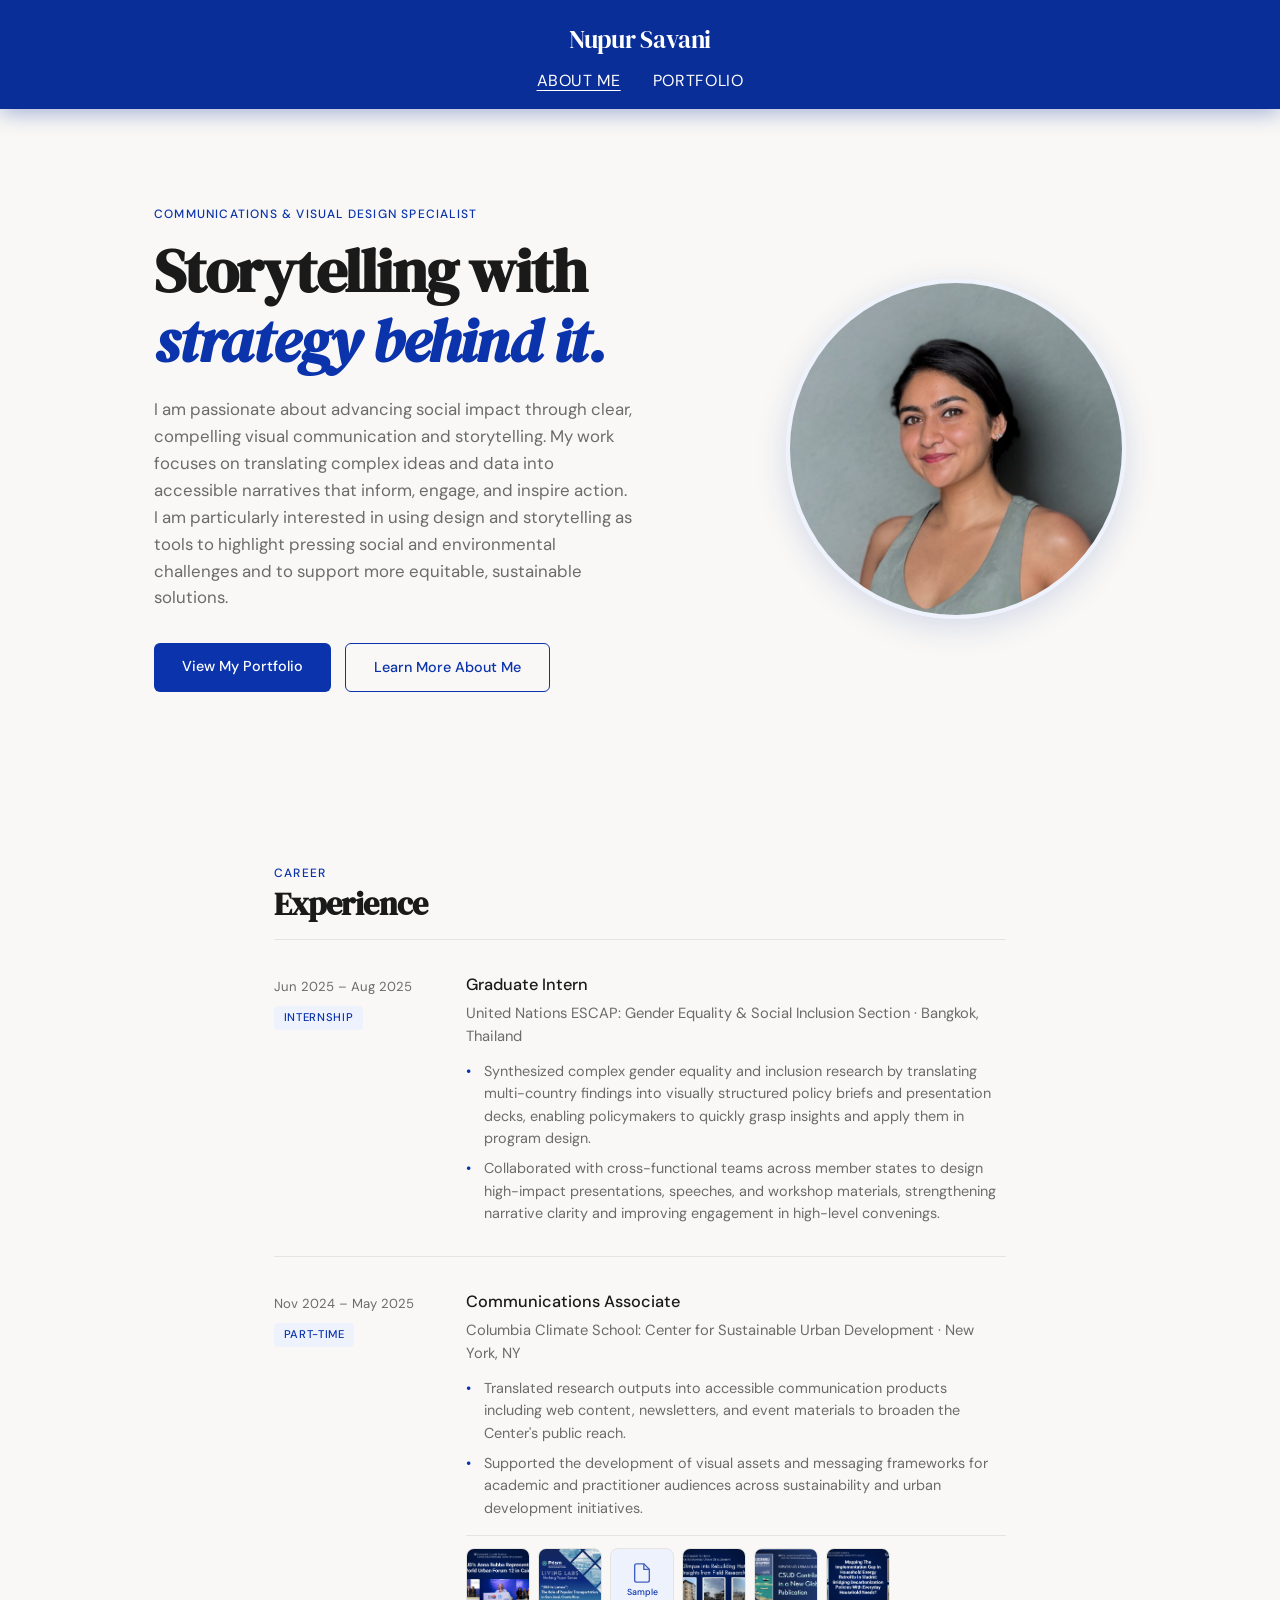
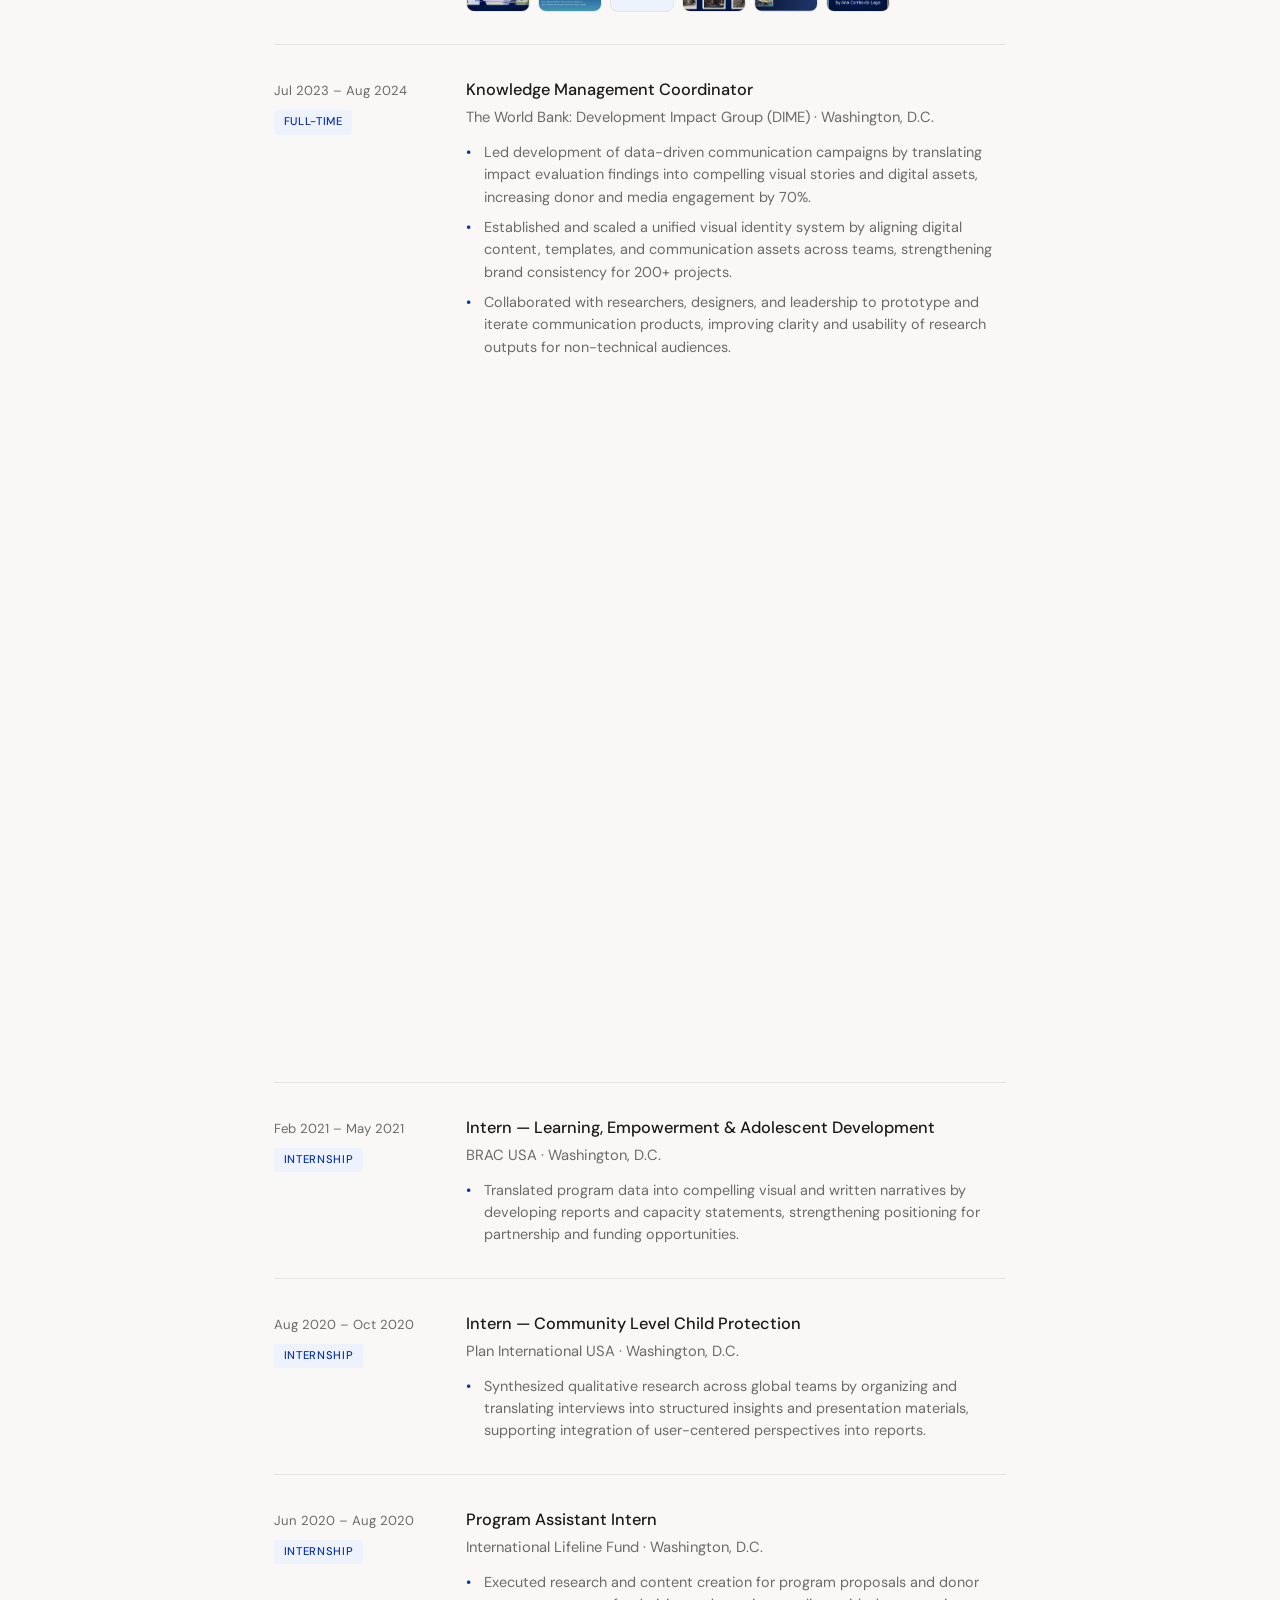
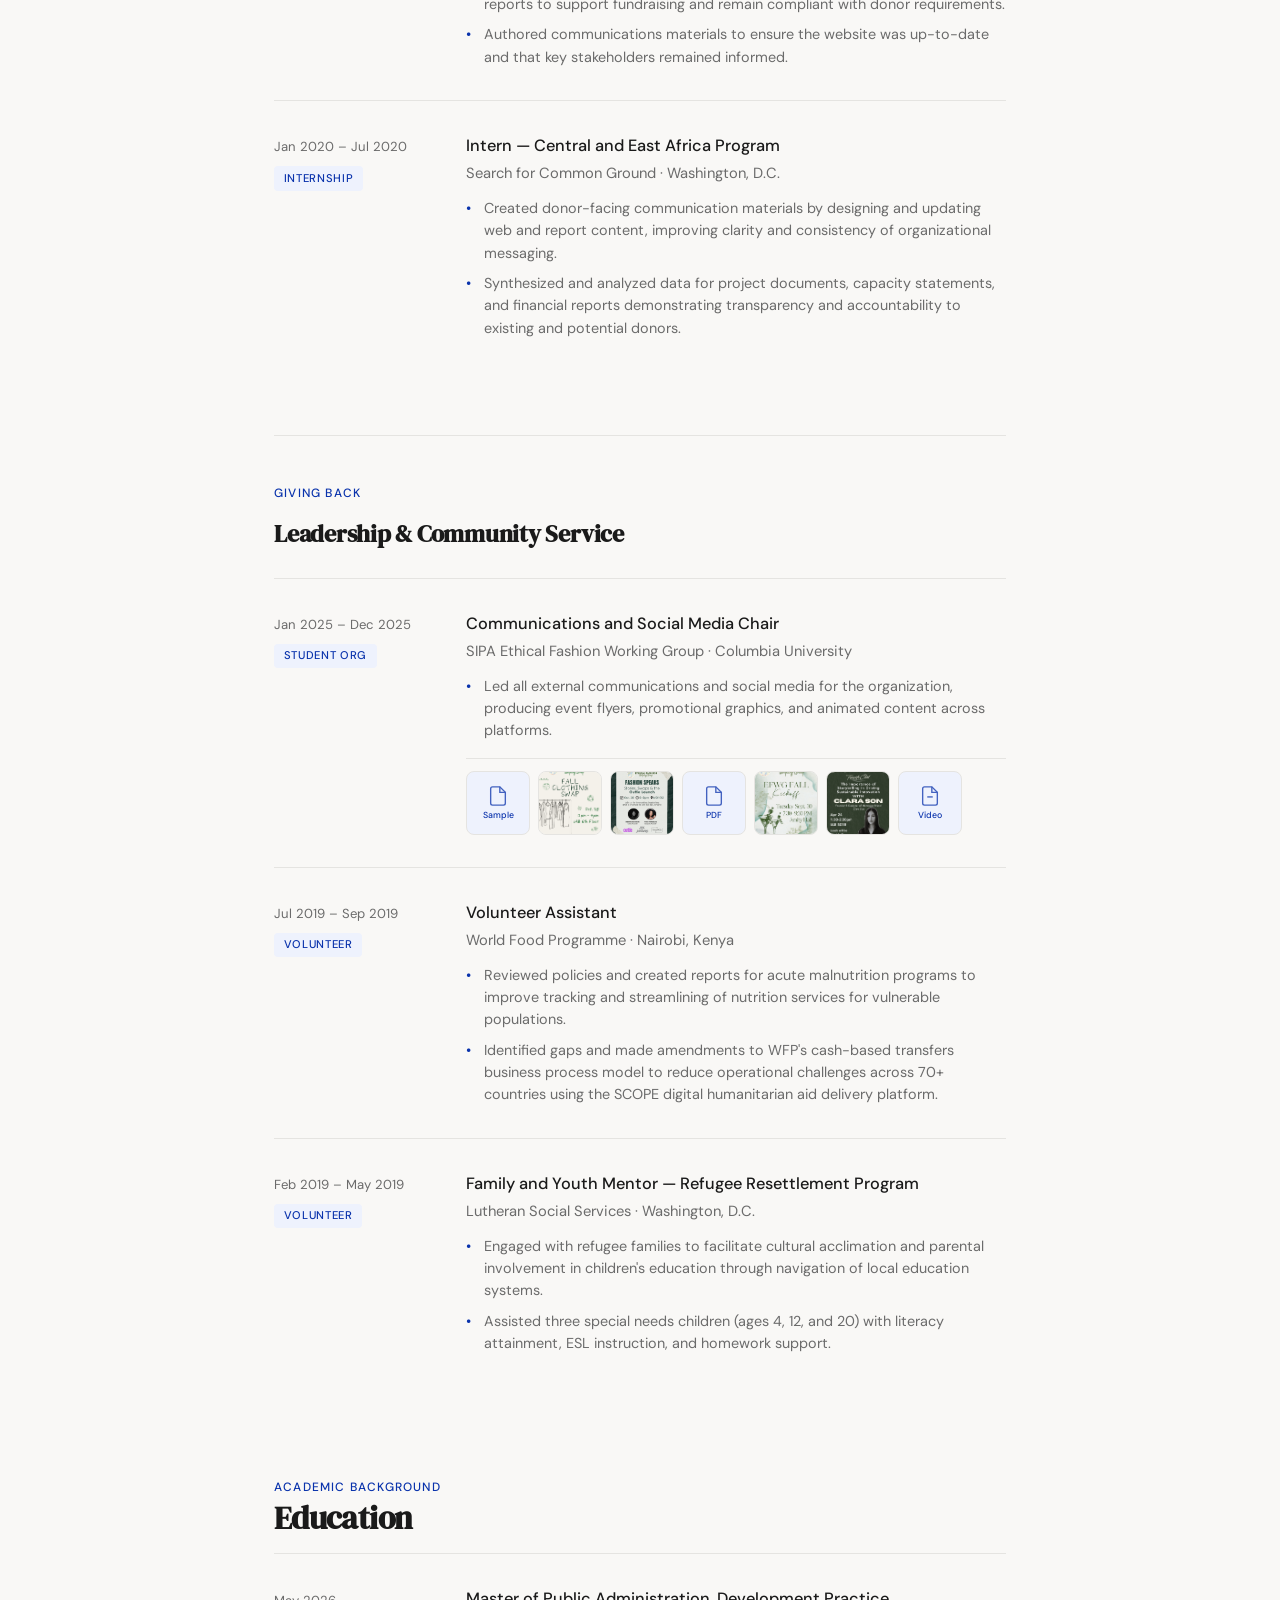
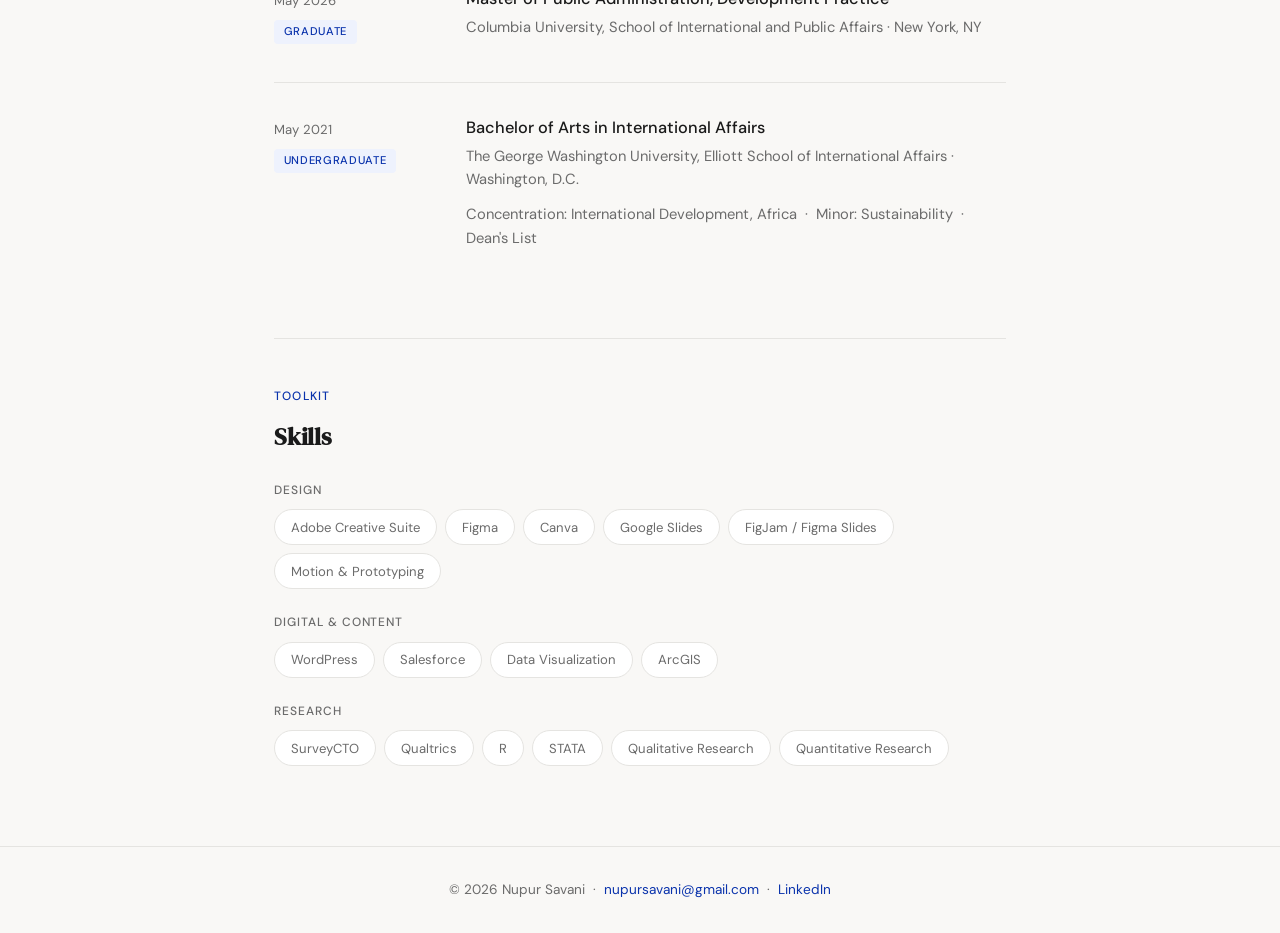
==== about-me.html @ e56cc164 "updates" ====
<!DOCTYPE html>
<html lang="en">
<head>
  <meta charset="UTF-8" />
  <meta name="viewport" content="width=device-width, initial-scale=1.0"/>
  <title>Nupur Savani</title>
  <link rel="stylesheet" href="style.css" />
  <link href="https://fonts.googleapis.com/css2?family=DM+Sans:wght@300;400;500&family=DM+Serif+Display&display=swap" rel="stylesheet"/>
  <style>

    /* ── Circular headshot ── */
    .hero-img img {
      width: 340px;
      height: 340px;
      border-radius: 50%;
      object-fit: cover;
      object-position: top center;
      border: 4px solid var(--accent-light);
      box-shadow: 0 8px 32px rgba(10,46,151,0.15);
    }
    .photo-placeholder {
      width: 280px;
      height: 280px;
      border-radius: 50%;
    }

    /* ── Larger nav text ── */
    .nav-logo { font-size: 1.55rem !important; }

    /* ── Two CTA buttons side by side ── */
    .hero-btns {
      display: flex;
      gap: 0.9rem;
      flex-wrap: wrap;
      margin-top: 0;
    }
    .btn-outline {
      display: inline-block;
      background: transparent;
      color: var(--accent);
      border: 1.5px solid var(--accent);
      padding: 0.75rem 1.75rem;
      border-radius: 6px;
      font-size: 0.9rem;
      font-weight: 500;
      cursor: pointer;
      transition: background 0.2s, color 0.2s, transform 0.2s;
      font-family: var(--font-body);
      text-decoration: none;
    }
    .btn-outline:hover {
      background: var(--accent);
      color: #fff;
      transform: translateY(-1px);
    }

    /* ── Sticky section labels ── */
    .sticky-section-label {
      position: sticky;
      top: 72px; /* height of nav */
      z-index: 50;
      background: rgba(249,248,246,0.97);
      backdrop-filter: blur(8px);
      padding: 0.75rem 0 0.6rem;
      margin-bottom: 0.5rem;
    }
    .sticky-section-label .eyebrow { margin-bottom: 0.2rem; }
    .sticky-section-label h2 {
      font-family: var(--font-display);
      font-size: clamp(1.6rem, 2.5vw, 2.2rem);
      letter-spacing: -0.02em;
      line-height: 1.1;
    }

    /* override the original .section-header so it doesn't add double margin */
    .section-header-replaced { margin-bottom: 1rem; }

    /* ── Work sample tiles ── */
    .work-samples-row {
      display: flex;
      flex-wrap: wrap;
      gap: 0.5rem;
      margin-top: 1rem;
      padding-top: 0.75rem;
      border-top: 1px solid var(--border);
    }
    .sample-tile {
      width: 64px;
      height: 64px;
      border-radius: 8px;
      overflow: hidden;
      cursor: pointer;
      border: 1.5px solid var(--border);
      background: var(--accent-light);
      flex-shrink: 0;
      transition: transform 0.18s, border-color 0.18s, box-shadow 0.18s;
      position: relative;
    }
    .sample-tile:hover {
      transform: translateY(-2px);
      border-color: var(--accent);
      box-shadow: 0 4px 12px rgba(10,46,151,0.18);
    }
    .sample-tile img,
    .sample-tile video {
      width: 100%; height: 100%;
      object-fit: cover;
      display: block;
    }
    .sample-tile .tile-pdf {
      width: 100%; height: 100%;
      display: flex; flex-direction: column;
      align-items: center; justify-content: center;
      gap: 3px;
    }
    .tile-pdf svg { width: 22px; height: 22px; color: var(--accent); opacity: 0.75; }
    .tile-pdf span { font-size: 0.55rem; color: var(--accent); font-weight: 500; text-align: center; line-height: 1.2; padding: 0 4px; }

    /* ── Lightbox (same pattern as portfolio) ── */
    .lb-overlay {
      display: none;
      position: fixed; inset: 0; z-index: 2000;
      background: rgba(10,18,40,0.82);
      backdrop-filter: blur(6px);
      align-items: center; justify-content: center;
    }
    .lb-overlay.open { display: flex; }

    .lb-box {
      background: var(--surface);
      border-radius: 16px;
      width: min(92vw, 860px);
      max-height: 90vh;
      display: flex;
      flex-direction: column;
      overflow: hidden;
      position: relative;
      box-shadow: 0 32px 80px rgba(10,18,40,0.4);
    }
    .lb-box-header {
      padding: 1.3rem 1.6rem 0.9rem;
      border-bottom: 1px solid var(--border);
      flex-shrink: 0;
    }
    .lb-box-org {
      font-size: 0.72rem; font-weight: 500; letter-spacing: 0.08em;
      text-transform: uppercase; color: var(--accent); margin-bottom: 0.25rem;
    }
    .lb-box-title {
      font-family: var(--font-display);
      font-size: 1.2rem; letter-spacing: -0.01em; margin-bottom: 0.6rem;
    }
    .lb-box-types { display: flex; flex-wrap: wrap; gap: 0.35rem; }
    .lb-type-tag {
      font-size: 0.71rem; font-weight: 500;
      background: var(--accent-light); color: var(--accent);
      padding: 0.2rem 0.65rem; border-radius: 100px;
      border: 1px solid rgba(10,46,151,0.15);
    }
    .lb-box-media {
      flex: 1; overflow-y: auto;
      display: flex; align-items: center; justify-content: center;
      background: #f0f1f5; min-height: 260px;
    }
    .lb-box-media iframe { width: 100%; height: 500px; border: none; display: block; }
    .lb-box-media img { max-width: 100%; max-height: 500px; object-fit: contain; display: block; }
    .lb-box-media video { max-width: 100%; max-height: 500px; display: block; }
    .lb-box-footer {
      padding: 0.85rem 1.6rem;
      border-top: 1px solid var(--border);
      display: flex; align-items: center; justify-content: space-between;
      flex-shrink: 0; gap: 1rem;
    }
    .lb-box-counter { font-size: 0.82rem; color: var(--ink-muted); white-space: nowrap; }
    .lb-box-nav { display: flex; gap: 0.5rem; }
    .lb-box-nav button {
      width: 34px; height: 34px; border-radius: 50%;
      border: 1px solid var(--border); background: transparent;
      cursor: pointer; display: flex; align-items: center; justify-content: center;
      color: var(--ink); transition: all 0.2s; font-size: 1rem;
    }
    .lb-box-nav button:hover { border-color: var(--accent); color: var(--accent); }
    .lb-box-nav button:disabled { opacity: 0.3; cursor: default; }
    .lb-box-item-name {
      font-size: 0.84rem; font-weight: 500; color: var(--ink);
      flex: 1; text-align: center;
    }
    .lb-box-close {
      position: absolute; top: 1rem; right: 1rem;
      width: 30px; height: 30px; border-radius: 50%;
      border: 1px solid var(--border); background: var(--surface);
      cursor: pointer; font-size: 0.95rem; display: flex;
      align-items: center; justify-content: center;
      color: var(--ink-muted); transition: all 0.2s; line-height: 1;
    }
    .lb-box-close:hover { border-color: var(--ink); color: var(--ink); }

  </style>
</head>
<body>

  <!-- NAV -->
 <nav class="nav">
  <a href="about-me.html" class="nav-logo">Nupur Savani</a>
  <div class="nav-links">
    <a href="about-me.html" class="active">About Me</a>
    <a href="portfolio.html">Portfolio</a>
  </div>
</nav>

  <!-- HERO -->
  <section class="hero">
    <div class="hero-text">
      <p class="eyebrow">Communications &amp; Visual Design Specialist</p>
      <h1>Storytelling with<br/><em>strategy behind it.</em></h1>
      <p class="hero-sub">I am passionate about advancing social impact through clear, compelling visual communication and storytelling. My work focuses on translating complex ideas and data into accessible narratives that inform, engage, and inspire action. I am particularly interested in using design and storytelling as tools to highlight pressing social and environmental challenges and to support more equitable, sustainable solutions.</p>
      <div class="hero-btns">
        <a href="portfolio.html" class="btn">View My Portfolio</a>
        <a href="#experience" class="btn-outline" id="learn-more-btn">Learn More About Me</a>
      </div>
    </div>
    <div class="hero-img">
      <img src="assets/images/headshot.png" alt="Nupur Savani" />
    </div>
  </section>

  <!-- EXPERIENCE -->
  <section class="resume-section" id="experience">

    <!-- STICKY LABEL -->
    <div class="sticky-section-label">
      <span class="eyebrow">Career</span>
      <h2>Experience</h2>
    </div>

    <div class="timeline">

      <!-- UN ESCAP -->
      <div class="timeline-item">
        <div class="timeline-meta">
          <span class="timeline-date">Jun 2025 – Aug 2025</span>
          <span class="timeline-tag">Internship</span>
        </div>
        <div class="timeline-content">
          <h3>Graduate Intern</h3>
          <p class="timeline-org">United Nations ESCAP: Gender Equality &amp; Social Inclusion Section · Bangkok, Thailand</p>
          <ul class="timeline-bullets">
            <li>Synthesized complex gender equality and inclusion research by translating multi-country findings into visually structured policy briefs and presentation decks, enabling policymakers to quickly grasp insights and apply them in program design.</li>
            <li>Collaborated with cross-functional teams across member states to design high-impact presentations, speeches, and workshop materials, strengthening narrative clarity and improving engagement in high-level convenings.</li>
          </ul>
        </div>
      </div>

      <!-- Columbia Climate School -->
      <div class="timeline-item">
        <div class="timeline-meta">
          <span class="timeline-date">Nov 2024 – May 2025</span>
          <span class="timeline-tag">Part-time</span>
        </div>
        <div class="timeline-content">
          <h3>Communications Associate</h3>
          <p class="timeline-org">Columbia Climate School: Center for Sustainable Urban Development · New York, NY</p>
          <ul class="timeline-bullets">
            <li>Translated research outputs into accessible communication products including web content, newsletters, and event materials to broaden the Center's public reach.</li>
            <li>Supported the development of visual assets and messaging frameworks for academic and practitioner audiences across sustainability and urban development initiatives.</li>
          </ul>
          <div class="work-samples-row"
               data-group="CSUD Media Content"
               data-org="Communications Associate · Columbia Climate School"
               data-items='[
                 {"name":"World Urban Forum Recap","file":"assets/samples/csud/wuf_cover.png","kind":"image","types":["Visual Design"]},
                 {"name":"Working Paper Series Cover","file":"assets/samples/csud/PRISM-working-paper.png","kind":"image","types":["Visual Design"]},
                 {"name":"Side Event Flyer","file":"assets/samples/csud/prism-side-event.png","kind":"image","types":["Visual Design"]},
                 {"name":"Blog Cover Photo","file":"assets/samples/csud/hatay-story.png","kind":"image","types":["Visual Design"]},
                 {"name":"CSUD Book Announcement","file":"assets/samples/csud/usd-book.png","kind":"image","types":["Visual Design"]},
                 {"name":"Lecture Recap","file":"assets/samples/csud/ana_gsapp_lecture.png","kind":"image","types":["Visual Design"]}
               ]'>
            <div class="sample-tile" data-index="0">
              <img src="assets/samples/csud/wuf_cover.png" alt="World Urban Forum Recap" onerror="this.parentElement.innerHTML='<div class=\'tile-pdf\'><svg viewBox=\'0 0 24 24\' fill=\'none\' stroke=\'currentColor\' stroke-width=\'1.5\'><path d=\'M14 2H6a2 2 0 00-2 2v16a2 2 0 002 2h12a2 2 0 002-2V8z\'/><polyline points=\'14 2 14 8 20 8\'/></svg><span>Sample</span></div>'"/>
            </div>
            <div class="sample-tile" data-index="1">
              <img src="assets/samples/csud/PRISM-working-paper.png" alt="Working Paper" onerror="this.parentElement.innerHTML='<div class=\'tile-pdf\'><svg viewBox=\'0 0 24 24\' fill=\'none\' stroke=\'currentColor\' stroke-width=\'1.5\'><path d=\'M14 2H6a2 2 0 00-2 2v16a2 2 0 002 2h12a2 2 0 002-2V8z\'/><polyline points=\'14 2 14 8 20 8\'/></svg><span>Sample</span></div>'"/>
            </div>
            <div class="sample-tile" data-index="2">
              <img src="assets/samples/csud/prism-side-event.png" alt="Side Event Flyer" onerror="this.parentElement.innerHTML='<div class=\'tile-pdf\'><svg viewBox=\'0 0 24 24\' fill=\'none\' stroke=\'currentColor\' stroke-width=\'1.5\'><path d=\'M14 2H6a2 2 0 00-2 2v16a2 2 0 002 2h12a2 2 0 002-2V8z\'/><polyline points=\'14 2 14 8 20 8\'/></svg><span>Sample</span></div>'"/>
            </div>
            <div class="sample-tile" data-index="3">
              <img src="assets/samples/csud/hatay-story.png" alt="Blog Cover" onerror="this.parentElement.innerHTML='<div class=\'tile-pdf\'><svg viewBox=\'0 0 24 24\' fill=\'none\' stroke=\'currentColor\' stroke-width=\'1.5\'><path d=\'M14 2H6a2 2 0 00-2 2v16a2 2 0 002 2h12a2 2 0 002-2V8z\'/><polyline points=\'14 2 14 8 20 8\'/></svg><span>Sample</span></div>'"/>
            </div>
            <div class="sample-tile" data-index="4">
              <img src="assets/samples/csud/usd-book.png" alt="Book Announcement" onerror="this.parentElement.innerHTML='<div class=\'tile-pdf\'><svg viewBox=\'0 0 24 24\' fill=\'none\' stroke=\'currentColor\' stroke-width=\'1.5\'><path d=\'M14 2H6a2 2 0 00-2 2v16a2 2 0 002 2h12a2 2 0 002-2V8z\'/><polyline points=\'14 2 14 8 20 8\'/></svg><span>Sample</span></div>'"/>
            </div>
            <div class="sample-tile" data-index="5">
              <img src="assets/samples/csud/ana_gsapp_lecture.png" alt="Lecture Recap" onerror="this.parentElement.innerHTML='<div class=\'tile-pdf\'><svg viewBox=\'0 0 24 24\' fill=\'none\' stroke=\'currentColor\' stroke-width=\'1.5\'><path d=\'M14 2H6a2 2 0 00-2 2v16a2 2 0 002 2h12a2 2 0 002-2V8z\'/><polyline points=\'14 2 14 8 20 8\'/></svg><span>Sample</span></div>'"/>
            </div>
          </div>
        </div>
      </div>

      <!-- World Bank KM Coordinator -->
      <div class="timeline-item">
        <div class="timeline-meta">
          <span class="timeline-date">Jul 2023 – Aug 2024</span>
          <span class="timeline-tag">Full-time</span>
        </div>
        <div class="timeline-content">
          <h3>Knowledge Management Coordinator</h3>
          <p class="timeline-org">The World Bank: Development Impact Group (DIME) · Washington, D.C.</p>
          <ul class="timeline-bullets">
            <li>Led development of data-driven communication campaigns by translating impact evaluation findings into compelling visual stories and digital assets, increasing donor and media engagement by 70%.</li>
            <li>Established and scaled a unified visual identity system by aligning digital content, templates, and communication assets across teams, strengthening brand consistency for 200+ projects.</li>
            <li>Collaborated with researchers, designers, and leadership to prototype and iterate communication products, improving clarity and usability of research outputs for non-technical audiences.</li>
          </ul>
        </div>
      </div>

      <!-- World Bank Program Coordinator -->
      <div class="timeline-item">
        <div class="timeline-meta">
          <span class="timeline-date">Sep 2022 – Jun 2023</span>
          <span class="timeline-tag">Full-time</span>
        </div>
        <div class="timeline-content">
          <h3>Program Coordinator</h3>
          <p class="timeline-org">The World Bank: Development Impact Group (DIME) · Washington, D.C.</p>
          <ul class="timeline-bullets">
            <li>Redesigned department-wide communications by improving layout, hierarchy, and visual clarity across materials, enhancing engagement across a 40,000+ stakeholder network.</li>
            <li>Led the design and launch of a multi-conference website by structuring user flows and content architecture, improving attendee experience and navigation across 9 global events.</li>
            <li>Developed a comprehensive brand and style guide to standardize visual and narrative communication, enabling consistent storytelling across 235+ projects.</li>
          </ul>
        </div>
      </div>

      <!-- World Bank Program Assistant -->
      <div class="timeline-item">
        <div class="timeline-meta">
          <span class="timeline-date">Jul 2021 – Aug 2022</span>
          <span class="timeline-tag">Full-time</span>
        </div>
        <div class="timeline-content">
          <h3>Program Assistant — DIME Analytics &amp; Knowledge Management</h3>
          <p class="timeline-org">The World Bank: Development Impact Group (DIME) · Washington, D.C.</p>
          <ul class="timeline-bullets">
            <li>Designed and produced newsletters and reports by structuring content into clear visual formats and layouts, improving internal knowledge sharing and readability.</li>
            <li>Created engaging course materials and learning experiences by combining visual design and content development, supporting training delivery for 1,000+ participants.</li>
            <li>Managed engaging courses by coordinating with presenters, communicating with participants, and creating impactful course content to facilitate knowledge sharing on impact evaluation methods.</li>
          </ul>
        </div>
      </div>

      <!-- BRAC -->
      <div class="timeline-item">
        <div class="timeline-meta">
          <span class="timeline-date">Feb 2021 – May 2021</span>
          <span class="timeline-tag">Internship</span>
        </div>
        <div class="timeline-content">
          <h3>Intern — Learning, Empowerment &amp; Adolescent Development</h3>
          <p class="timeline-org">BRAC USA · Washington, D.C.</p>
          <ul class="timeline-bullets">
            <li>Translated program data into compelling visual and written narratives by developing reports and capacity statements, strengthening positioning for partnership and funding opportunities.</li>
          </ul>
        </div>
      </div>

      <!-- Plan International -->
      <div class="timeline-item">
        <div class="timeline-meta">
          <span class="timeline-date">Aug 2020 – Oct 2020</span>
          <span class="timeline-tag">Internship</span>
        </div>
        <div class="timeline-content">
          <h3>Intern — Community Level Child Protection</h3>
          <p class="timeline-org">Plan International USA · Washington, D.C.</p>
          <ul class="timeline-bullets">
            <li>Synthesized qualitative research across global teams by organizing and translating interviews into structured insights and presentation materials, supporting integration of user-centered perspectives into reports.</li>
          </ul>
        </div>
      </div>

      <!-- ILF -->
      <div class="timeline-item">
        <div class="timeline-meta">
          <span class="timeline-date">Jun 2020 – Aug 2020</span>
          <span class="timeline-tag">Internship</span>
        </div>
        <div class="timeline-content">
          <h3>Program Assistant Intern</h3>
          <p class="timeline-org">International Lifeline Fund · Washington, D.C.</p>
          <ul class="timeline-bullets">
            <li>Executed research and content creation for program proposals and donor reports to support fundraising and remain compliant with donor requirements.</li>
            <li>Authored communications materials to ensure the website was up-to-date and that key stakeholders remained informed.</li>
          </ul>
        </div>
      </div>

      <!-- Search for Common Ground -->
      <div class="timeline-item">
        <div class="timeline-meta">
          <span class="timeline-date">Jan 2020 – Jul 2020</span>
          <span class="timeline-tag">Internship</span>
        </div>
        <div class="timeline-content">
          <h3>Intern — Central and East Africa Program</h3>
          <p class="timeline-org">Search for Common Ground · Washington, D.C.</p>
          <ul class="timeline-bullets">
            <li>Created donor-facing communication materials by designing and updating web and report content, improving clarity and consistency of organizational messaging.</li>
            <li>Synthesized and analyzed data for project documents, capacity statements, and financial reports demonstrating transparency and accountability to existing and potential donors.</li>
          </ul>
        </div>
      </div>

    </div><!-- /timeline -->

    <!-- LEADERSHIP & COMMUNITY SERVICE -->
    <div class="subsection-header">
      <span class="eyebrow">Giving Back</span>
      <h3>Leadership &amp; Community Service</h3>
    </div>

    <div class="timeline">

      <!-- EFWG -->
      <div class="timeline-item">
        <div class="timeline-meta">
          <span class="timeline-date">Jan 2025 – Dec 2025</span>
          <span class="timeline-tag">Student Org</span>
        </div>
        <div class="timeline-content">
          <h3>Communications and Social Media Chair</h3>
          <p class="timeline-org">SIPA Ethical Fashion Working Group · Columbia University</p>
          <ul class="timeline-bullets">
            <li>Led all external communications and social media for the organization, producing event flyers, promotional graphics, and animated content across platforms.</li>
          </ul>
          <div class="work-samples-row"
               data-group="EFWG Social Media Content"
               data-org="Communications and Social Media Chair · Ethical Fashion Working Group"
               data-items='[
                 {"name":"Upcycling Workshop Flyer","file":"assets/samples/efwg/efwg-barnard-upcylcing-workshop.png","kind":"image","types":["Visual Design","Social Media Content"]},
                 {"name":"Fall Clothing Swap Flyer","file":"assets/samples/efwg/fall_clothing_swap.png","kind":"image","types":["Visual Design","Social Media Content"]},
                 {"name":"Fashion Speaker Panel Flyer","file":"assets/samples/efwg/fashion_speaks_panel.png","kind":"image","types":["Visual Design","Social Media Content"]},
                 {"name":"Fall Clothing Drive Flyer","file":"assets/samples/efwg/efwg-fall-clothing drive.pdf","kind":"pdf","types":["Visual Design","Social Media Content"]},
                 {"name":"Fall Social Flyer","file":"assets/samples/efwg/efwg-25-cw-social.png","kind":"image","types":["Visual Design","Social Media Content"]},
                 {"name":"Fireside Chat Flyer","file":"assets/samples/efwg/efwg-fireside-chat.png","kind":"image","types":["Visual Design","Social Media Content"]},
                 {"name":"Spring Social Animated Flyer","file":"assets/samples/efwg/efwg-social-animated-flyer.mp4","kind":"video","types":["Visual Design","Social Media Content"]}
               ]'>
            <div class="sample-tile" data-index="0">
              <img src="assets/samples/efwg/efwg-barnard-upcylcing-workshop.png" alt="Upcycling Workshop" onerror="this.parentElement.innerHTML='<div class=\'tile-pdf\'><svg viewBox=\'0 0 24 24\' fill=\'none\' stroke=\'currentColor\' stroke-width=\'1.5\'><path d=\'M14 2H6a2 2 0 00-2 2v16a2 2 0 002 2h12a2 2 0 002-2V8z\'/><polyline points=\'14 2 14 8 20 8\'/></svg><span>Sample</span></div>'"/>
            </div>
            <div class="sample-tile" data-index="1">
              <img src="assets/samples/efwg/fall_clothing_swap.png" alt="Clothing Swap" onerror="this.parentElement.innerHTML='<div class=\'tile-pdf\'><svg viewBox=\'0 0 24 24\' fill=\'none\' stroke=\'currentColor\' stroke-width=\'1.5\'><path d=\'M14 2H6a2 2 0 00-2 2v16a2 2 0 002 2h12a2 2 0 002-2V8z\'/><polyline points=\'14 2 14 8 20 8\'/></svg><span>Sample</span></div>'"/>
            </div>
            <div class="sample-tile" data-index="2">
              <img src="assets/samples/efwg/fashion_speaks_panel.png" alt="Fashion Panel" onerror="this.parentElement.innerHTML='<div class=\'tile-pdf\'><svg viewBox=\'0 0 24 24\' fill=\'none\' stroke=\'currentColor\' stroke-width=\'1.5\'><path d=\'M14 2H6a2 2 0 00-2 2v16a2 2 0 002 2h12a2 2 0 002-2V8z\'/><polyline points=\'14 2 14 8 20 8\'/></svg><span>Sample</span></div>'"/>
            </div>
            <div class="sample-tile" data-index="3">
              <div class="tile-pdf">
                <svg viewBox="0 0 24 24" fill="none" stroke="currentColor" stroke-width="1.5"><path d="M14 2H6a2 2 0 00-2 2v16a2 2 0 002 2h12a2 2 0 002-2V8z"/><polyline points="14 2 14 8 20 8"/></svg>
                <span>PDF</span>
              </div>
            </div>
            <div class="sample-tile" data-index="4">
              <img src="assets/samples/efwg/efwg-25-cw-social.png" alt="Fall Social" onerror="this.parentElement.innerHTML='<div class=\'tile-pdf\'><svg viewBox=\'0 0 24 24\' fill=\'none\' stroke=\'currentColor\' stroke-width=\'1.5\'><path d=\'M14 2H6a2 2 0 00-2 2v16a2 2 0 002 2h12a2 2 0 002-2V8z\'/><polyline points=\'14 2 14 8 20 8\'/></svg><span>Sample</span></div>'"/>
            </div>
            <div class="sample-tile" data-index="5">
              <img src="assets/samples/efwg/efwg-fireside-chat.png" alt="Fireside Chat" onerror="this.parentElement.innerHTML='<div class=\'tile-pdf\'><svg viewBox=\'0 0 24 24\' fill=\'none\' stroke=\'currentColor\' stroke-width=\'1.5\'><path d=\'M14 2H6a2 2 0 00-2 2v16a2 2 0 002 2h12a2 2 0 002-2V8z\'/><polyline points=\'14 2 14 8 20 8\'/></svg><span>Sample</span></div>'"/>
            </div>
            <div class="sample-tile" data-index="6">
              <div class="tile-pdf">
                <svg viewBox="0 0 24 24" fill="none" stroke="currentColor" stroke-width="1.5"><path d="M14 2H6a2 2 0 00-2 2v16a2 2 0 002 2h12a2 2 0 002-2V8z"/><polyline points="14 2 14 8 20 8"/><line x1="9" y1="13" x2="15" y2="13"/></svg>
                <span>Video</span>
              </div>
            </div>
          </div>
        </div>
      </div>

      <!-- WFP -->
      <div class="timeline-item">
        <div class="timeline-meta">
          <span class="timeline-date">Jul 2019 – Sep 2019</span>
          <span class="timeline-tag">Volunteer</span>
        </div>
        <div class="timeline-content">
          <h3>Volunteer Assistant</h3>
          <p class="timeline-org">World Food Programme · Nairobi, Kenya</p>
          <ul class="timeline-bullets">
            <li>Reviewed policies and created reports for acute malnutrition programs to improve tracking and streamlining of nutrition services for vulnerable populations.</li>
            <li>Identified gaps and made amendments to WFP's cash-based transfers business process model to reduce operational challenges across 70+ countries using the SCOPE digital humanitarian aid delivery platform.</li>
          </ul>
        </div>
      </div>

      <!-- Lutheran -->
      <div class="timeline-item">
        <div class="timeline-meta">
          <span class="timeline-date">Feb 2019 – May 2019</span>
          <span class="timeline-tag">Volunteer</span>
        </div>
        <div class="timeline-content">
          <h3>Family and Youth Mentor — Refugee Resettlement Program</h3>
          <p class="timeline-org">Lutheran Social Services · Washington, D.C.</p>
          <ul class="timeline-bullets">
            <li>Engaged with refugee families to facilitate cultural acclimation and parental involvement in children's education through navigation of local education systems.</li>
            <li>Assisted three special needs children (ages 4, 12, and 20) with literacy attainment, ESL instruction, and homework support.</li>
          </ul>
        </div>
      </div>

    </div>
  </section>

  <!-- EDUCATION -->
  <section class="resume-section" id="education">

    <!-- STICKY LABEL -->
    <div class="sticky-section-label">
      <span class="eyebrow">Academic Background</span>
      <h2>Education</h2>
    </div>

    <div class="timeline">

      <div class="timeline-item">
        <div class="timeline-meta">
          <span class="timeline-date">May 2026</span>
          <span class="timeline-tag">Graduate</span>
        </div>
        <div class="timeline-content">
          <h3>Master of Public Administration, Development Practice</h3>
          <p class="timeline-org">Columbia University, School of International and Public Affairs · New York, NY</p>
        </div>
      </div>

      <div class="timeline-item">
        <div class="timeline-meta">
          <span class="timeline-date">May 2021</span>
          <span class="timeline-tag">Undergraduate</span>
        </div>
        <div class="timeline-content">
          <h3>Bachelor of Arts in International Affairs</h3>
          <p class="timeline-org">The George Washington University, Elliott School of International Affairs · Washington, D.C.</p>
          <p class="timeline-detail">Concentration: International Development, Africa &nbsp;·&nbsp; Minor: Sustainability &nbsp;·&nbsp; Dean's List</p>
        </div>
      </div>

    </div>

    <!-- SKILLS -->
    <div class="subsection-header" style="margin-top: 3.5rem;">
      <span class="eyebrow">Toolkit</span>
      <h3>Skills</h3>
    </div>

    <div class="skills-categories">
      <div class="skills-group">
        <p class="skills-group-label">Design</p>
        <div class="skills-row">
          <div class="skill-chip">Adobe Creative Suite</div>
          <div class="skill-chip">Figma</div>
          <div class="skill-chip">Canva</div>
          <div class="skill-chip">Google Slides</div>
          <div class="skill-chip">FigJam / Figma Slides</div>
          <div class="skill-chip">Motion &amp; Prototyping</div>
        </div>
      </div>
      <div class="skills-group">
        <p class="skills-group-label">Digital &amp; Content</p>
        <div class="skills-row">
          <div class="skill-chip">WordPress</div>
          <div class="skill-chip">Salesforce</div>
          <div class="skill-chip">Data Visualization</div>
          <div class="skill-chip">ArcGIS</div>
        </div>
      </div>
      <div class="skills-group">
        <p class="skills-group-label">Research</p>
        <div class="skills-row">
          <div class="skill-chip">SurveyCTO</div>
          <div class="skill-chip">Qualtrics</div>
          <div class="skill-chip">R</div>
          <div class="skill-chip">STATA</div>
          <div class="skill-chip">Qualitative Research</div>
          <div class="skill-chip">Quantitative Research</div>
        </div>
      </div>
    </div>

  </section>

  <!-- FOOTER -->
  <footer class="footer">
    <p>© 2026 Nupur Savani &nbsp;·&nbsp; <a href="mailto:nupursavani@gmail.com">nupursavani@gmail.com</a> &nbsp;·&nbsp; <a href="https://linkedin.com/in/nupursavani" target="_blank">LinkedIn</a></p>
  </footer>

  <!-- LIGHTBOX -->
  <div class="lb-overlay" id="lb-overlay">
    <div class="lb-box">
      <button class="lb-box-close" id="lb-close">✕</button>
      <div class="lb-box-header">
        <p class="lb-box-org" id="lb-org"></p>
        <h2 class="lb-box-title" id="lb-title"></h2>
        <div class="lb-box-types" id="lb-types"></div>
      </div>
      <div class="lb-box-media" id="lb-media"></div>
      <div class="lb-box-footer">
        <div class="lb-box-nav">
          <button id="lb-prev">←</button>
          <button id="lb-next">→</button>
        </div>
        <span class="lb-box-item-name" id="lb-item-name"></span>
        <span class="lb-box-counter" id="lb-counter"></span>
      </div>
    </div>
  </div>

  <script src="script.js"></script>
  <script>
    // ── Smooth scroll for "Learn More About Me" ──
    document.getElementById('learn-more-btn').addEventListener('click', function(e) {
      e.preventDefault();
      document.getElementById('experience').scrollIntoView({ behavior: 'smooth' });
    });

    // ── Lightbox logic ──
    const overlay = document.getElementById('lb-overlay');
    const lbOrg = document.getElementById('lb-org');
    const lbTitle = document.getElementById('lb-title');
    const lbTypes = document.getElementById('lb-types');
    const lbMedia = document.getElementById('lb-media');
    const lbItemName = document.getElementById('lb-item-name');
    const lbCounter = document.getElementById('lb-counter');
    const lbPrev = document.getElementById('lb-prev');
    const lbNext = document.getElementById('lb-next');
    const lbClose = document.getElementById('lb-close');

    let currentItems = [];
    let currentIndex = 0;

    function renderLbItem(index) {
      const item = currentItems[index];
      lbItemName.textContent = item.name;
      lbCounter.textContent = `${index + 1} / ${currentItems.length}`;
      lbPrev.disabled = index === 0;
      lbNext.disabled = index === currentItems.length - 1;

      lbTypes.innerHTML = item.types.map(t =>
        `<span class="lb-type-tag">${t}</span>`
      ).join('');

      lbMedia.innerHTML = '';
      if (item.kind === 'pdf') {
        const iframe = document.createElement('iframe');
        iframe.src = item.file;
        iframe.title = item.name;
        lbMedia.appendChild(iframe);
      } else if (item.kind === 'image') {
        const img = document.createElement('img');
        img.src = item.file;
        img.alt = item.name;
        lbMedia.appendChild(img);
      } else if (item.kind === 'video') {
        const vid = document.createElement('video');
        vid.src = item.file;
        vid.controls = true;
        lbMedia.appendChild(vid);
      }
    }

    function openLightbox(row, startIndex) {
      currentItems = JSON.parse(row.dataset.items);
      currentIndex = startIndex;
      lbOrg.textContent = row.dataset.org;
      lbTitle.textContent = row.dataset.group;
      renderLbItem(currentIndex);
      overlay.classList.add('open');
      document.body.style.overflow = 'hidden';
    }

    function closeLightbox() {
      overlay.classList.remove('open');
      document.body.style.overflow = '';
      lbMedia.innerHTML = '';
    }

    // Attach click to every sample tile
    document.querySelectorAll('.work-samples-row').forEach(row => {
      row.querySelectorAll('.sample-tile').forEach(tile => {
        tile.addEventListener('click', () => {
          openLightbox(row, parseInt(tile.dataset.index));
        });
      });
    });

    lbClose.addEventListener('click', closeLightbox);
    overlay.addEventListener('click', e => { if (e.target === overlay) closeLightbox(); });

    lbPrev.addEventListener('click', e => {
      e.stopPropagation();
      if (currentIndex > 0) { currentIndex--; renderLbItem(currentIndex); }
    });
    lbNext.addEventListener('click', e => {
      e.stopPropagation();
      if (currentIndex < currentItems.length - 1) { currentIndex++; renderLbItem(currentIndex); }
    });

    document.addEventListener('keydown', e => {
      if (!overlay.classList.contains('open')) return;
      if (e.key === 'Escape') closeLightbox();
      if (e.key === 'ArrowLeft' && currentIndex > 0) { currentIndex--; renderLbItem(currentIndex); }
      if (e.key === 'ArrowRight' && currentIndex < currentItems.length - 1) { currentIndex++; renderLbItem(currentIndex); }
    });
  </script>
</body>
</html>
---- style.css ----
/* ─── TOKENS ─────────────────────────────────── */
:root {
  --bg: #F9F8F6;
  --surface: #FFFFFF;
  --ink: #1A1A1A;
  --ink-muted: #6B6B6B;
  --accent: #0a33ac;
  --accent-light: #EEF2FD;
  --border: #E5E4E1;
  --radius: 12px;
  --font-display: 'DM Serif Display', serif;
  --font-body: 'DM Sans', sans-serif;
}

/* ─── RESET ──────────────────────────────────── */
*, *::before, *::after { box-sizing: border-box; margin: 0; padding: 0; }
html { scroll-behavior: smooth; }
body {
  background: var(--bg);
  color: var(--ink);
  font-family: var(--font-body);
  font-size: 16px;
  line-height: 1.6;
}
a { color: inherit; text-decoration: none; }
img { max-width: 100%; display: block; }

/* ─── NAV ────────────────────────────────────── */
.nav {
  position: sticky;
  top: 0;
  z-index: 100;
  display: flex;
  flex-direction: column;
  align-items: center;
  gap: 0.5rem;
  padding: 1.25rem 5% 1rem;
  background: #0a2e97;
  box-shadow: 0 4px 20px rgba(10, 46, 151, 0.35);
}
.nav-logo {
  font-family: var(--font-display);
  font-size: 1.55rem;
  letter-spacing: -0.01em;
  color: #ffffff;
}
.nav-links { display: flex; gap: 2rem; }
.nav-links a {
  font-size: 1rem;
  font-weight: 400;
  color: #ffffff;
  letter-spacing: 0.04em;
  text-transform: uppercase;
  transition: color 0.2s;
}
.nav-links a:hover { color: rgba(255,255,255,0.55); }
.nav-links a.active {
  color: #ffffff;
  text-decoration: underline;
  text-underline-offset: 4px;
}

/* ─── EYEBROW ─────────────────────────────────── */
.eyebrow {
  display: block;
  font-size: 0.75rem;
  font-weight: 500;
  letter-spacing: 0.1em;
  text-transform: uppercase;
  color: var(--accent);
  margin-bottom: 0.75rem;
}

/* ─── HERO (ABOUT) ───────────────────────────── */
.hero {
  display: flex;
  align-items: center;
  gap: 4rem;
  padding: 6rem 5% 5rem;
  max-width: 1100px;
  margin: 0 auto;
}
.hero-text { flex: 1; }
.hero-text h1 {
  font-family: var(--font-display);
  font-size: clamp(2.4rem, 5vw, 3.8rem);
  line-height: 1.15;
  letter-spacing: -0.02em;
  margin-bottom: 1.25rem;
}
.hero-text h1 em { font-style: italic; color: var(--accent); }
.hero-sub {
  font-size: 1.05rem;
  color: var(--ink-muted);
  max-width: 480px;
  margin-bottom: 2rem;
}
.btn {
  display: inline-block;
  background: var(--accent);
  color: #fff;
  padding: 0.75rem 1.75rem;
  border-radius: 6px;
  font-size: 0.9rem;
  font-weight: 500;
  transition: opacity 0.2s, transform 0.2s;
}
.btn:hover { opacity: 0.88; transform: translateY(-1px); }

.hero-img { flex-shrink: 0; }
.photo-placeholder {
  width: 300px;
  height: 360px;
  background: var(--accent-light);
  border-radius: var(--radius);
  display: flex;
  align-items: center;
  justify-content: center;
  color: var(--accent);
  font-size: 0.85rem;
  border: 2px dashed var(--accent);
}
.hero-img img {
  width: 300px;
  height: 360px;
  object-fit: cover;
  border-radius: var(--radius);
}

/* ─── RESUME SECTION ─────────────────────────── */
.resume-section {
  max-width: 860px;
  margin: 0 auto;
  padding: 5rem 5%;
}
.resume-section + .resume-section {
  padding-top: 0;
}
.section-header { margin-bottom: 3rem; }
.section-header h2 {
  font-family: var(--font-display);
  font-size: clamp(1.8rem, 3vw, 2.6rem);
  letter-spacing: -0.02em;
}

/* ─── SUBSECTION HEADER ───────────────────────── */
.subsection-header {
  margin-top: 4rem;
  margin-bottom: 1.5rem;
  padding-top: 3rem;
  border-top: 1px solid var(--border);
}
.subsection-header h3 {
  font-family: var(--font-display);
  font-size: 1.5rem;
  letter-spacing: -0.01em;
}

/* ─── TIMELINE ────────────────────────────────── */
.timeline { display: flex; flex-direction: column; }

.timeline-item {
  display: grid;
  grid-template-columns: 160px 1fr;
  gap: 2rem;
  padding: 2rem 0;
  border-top: 1px solid var(--border);
  opacity: 0;
  transform: translateY(16px);
  transition: opacity 0.5s ease, transform 0.5s ease;
}
.timeline-item.visible { opacity: 1; transform: translateY(0); }

.timeline-meta { padding-top: 0.2rem; }
.timeline-date {
  display: block;
  font-size: 0.82rem;
  color: var(--ink-muted);
  margin-bottom: 0.4rem;
}
.timeline-tag {
  display: inline-block;
  font-size: 0.7rem;
  font-weight: 500;
  letter-spacing: 0.06em;
  text-transform: uppercase;
  background: var(--accent-light);
  color: var(--accent);
  padding: 0.2rem 0.6rem;
  border-radius: 4px;
}

.timeline-content h3 {
  font-size: 1.02rem;
  font-weight: 500;
  margin-bottom: 0.2rem;
}
.timeline-org {
  font-size: 0.85rem;
  color: var(--ink-muted);
  margin-bottom: 0.7rem;
}
.timeline-detail {
  font-size: 0.85rem;
  color: var(--ink-muted);
  margin-top: 0.4rem;
}
.timeline-content p { font-size: 0.92rem; color: var(--ink-muted); }

/* ─── TIMELINE BULLETS ────────────────────────── */
.timeline-bullets {
  list-style: none;
  padding: 0;
  margin: 0;
  display: flex;
  flex-direction: column;
  gap: 0.5rem;
}
.timeline-bullets li {
  font-size: 0.9rem;
  color: var(--ink-muted);
  padding-left: 1.1rem;
  position: relative;
  line-height: 1.55;
}
.timeline-bullets li::before {
  content: '•';
  position: absolute;
  left: 0;
  color: var(--accent);
  font-weight: 500;
}

/* ─── SKILLS ──────────────────────────────────── */
.skills-categories {
  display: flex;
  flex-direction: column;
  gap: 1.5rem;
  margin-top: 1rem;
}
.skills-group-label {
  font-size: 0.75rem;
  font-weight: 500;
  letter-spacing: 0.08em;
  text-transform: uppercase;
  color: var(--ink-muted);
  margin-bottom: 0.6rem;
}
.skills-row {
  display: flex;
  flex-wrap: wrap;
  gap: 0.5rem;
}
.skill-chip {
  background: var(--surface);
  border: 1px solid var(--border);
  padding: 0.4rem 1rem;
  border-radius: 100px;
  font-size: 0.82rem;
  color: var(--ink-muted);
  transition: border-color 0.2s, color 0.2s;
}
.skill-chip:hover { border-color: var(--accent); color: var(--accent); }

/* ─── PORTFOLIO HERO ──────────────────────────── */
.portfolio-hero {
  max-width: 700px;
  margin: 0 auto;
  padding: 5rem 5% 2.5rem;
  text-align: center;
}
.portfolio-hero h1 {
  font-family: var(--font-display);
  font-size: clamp(2rem, 4vw, 3rem);
  letter-spacing: -0.02em;
  margin-bottom: 1rem;
}

/* ─── FILTER BAR ──────────────────────────────── */
.filter-bar {
  display: flex;
  justify-content: center;
  gap: 0.5rem;
  padding: 0 5% 2.5rem;
  flex-wrap: wrap;
}
.filter-btn {
  background: transparent;
  border: 1px solid var(--border);
  padding: 0.45rem 1.2rem;
  border-radius: 100px;
  font-family: var(--font-body);
  font-size: 0.85rem;
  cursor: pointer;
  color: var(--ink-muted);
  transition: all 0.2s;
}
.filter-btn:hover { border-color: var(--accent); color: var(--accent); }
.filter-btn.active {
  background: var(--accent);
  border-color: var(--accent);
  color: #fff;
}

/* ─── PORTFOLIO GRID ──────────────────────────── */
.portfolio-grid {
  display: grid;
  grid-template-columns: repeat(auto-fill, minmax(320px, 1fr));
  gap: 1.5rem;
  padding: 0 5% 6rem;
  max-width: 1200px;
  margin: 0 auto;
}

.portfolio-card {
  background: var(--surface);
  border: 1px solid var(--border);
  border-radius: var(--radius);
  overflow: hidden;
  transition: transform 0.25s, box-shadow 0.25s;
}
.portfolio-card:hover {
  transform: translateY(-4px);
  box-shadow: 0 12px 32px rgba(0,0,0,0.08);
}
.portfolio-card.hidden { display: none; }

.card-img-wrap {
  height: 200px;
  overflow: hidden;
  background: var(--accent-light);
}
.card-img-wrap img {
  width: 100%;
  height: 100%;
  object-fit: cover;
  transition: transform 0.4s;
}
.portfolio-card:hover .card-img-wrap img { transform: scale(1.04); }
.card-img-wrap.img-placeholder {
  display: flex;
  align-items: center;
  justify-content: center;
}
.card-img-wrap.img-placeholder::after {
  content: 'Work Sample';
  font-size: 0.8rem;
  color: var(--accent);
}

.card-body { padding: 1.4rem; }
.card-tag {
  display: block;
  font-size: 0.72rem;
  font-weight: 500;
  letter-spacing: 0.06em;
  text-transform: uppercase;
  color: var(--accent);
  margin-bottom: 0.5rem;
}
.card-body h3 {
  font-size: 1rem;
  font-weight: 500;
  margin-bottom: 0.5rem;
  line-height: 1.35;
}
.card-body p {
  font-size: 0.88rem;
  color: var(--ink-muted);
  margin-bottom: 1rem;
}
.card-link {
  font-size: 0.85rem;
  font-weight: 500;
  color: var(--accent);
}
.card-link:hover { text-decoration: underline; }

/* ─── FOOTER ──────────────────────────────────── */
.footer {
  border-top: 1px solid var(--border);
  padding: 2rem 5%;
  text-align: center;
  font-size: 0.85rem;
  color: var(--ink-muted);
}
.footer a { color: var(--accent); }

/* ─── RESPONSIVE ──────────────────────────────── */
@media (max-width: 768px) {
  .hero { flex-direction: column-reverse; gap: 2rem; text-align: center; }
  .hero-text .btn { display: block; text-align: center; }
  .photo-placeholder, .hero-img img { width: 100%; height: 260px; }
  .timeline-item { grid-template-columns: 1fr; gap: 0.5rem; }
  .portfolio-grid { grid-template-columns: 1fr; }
}
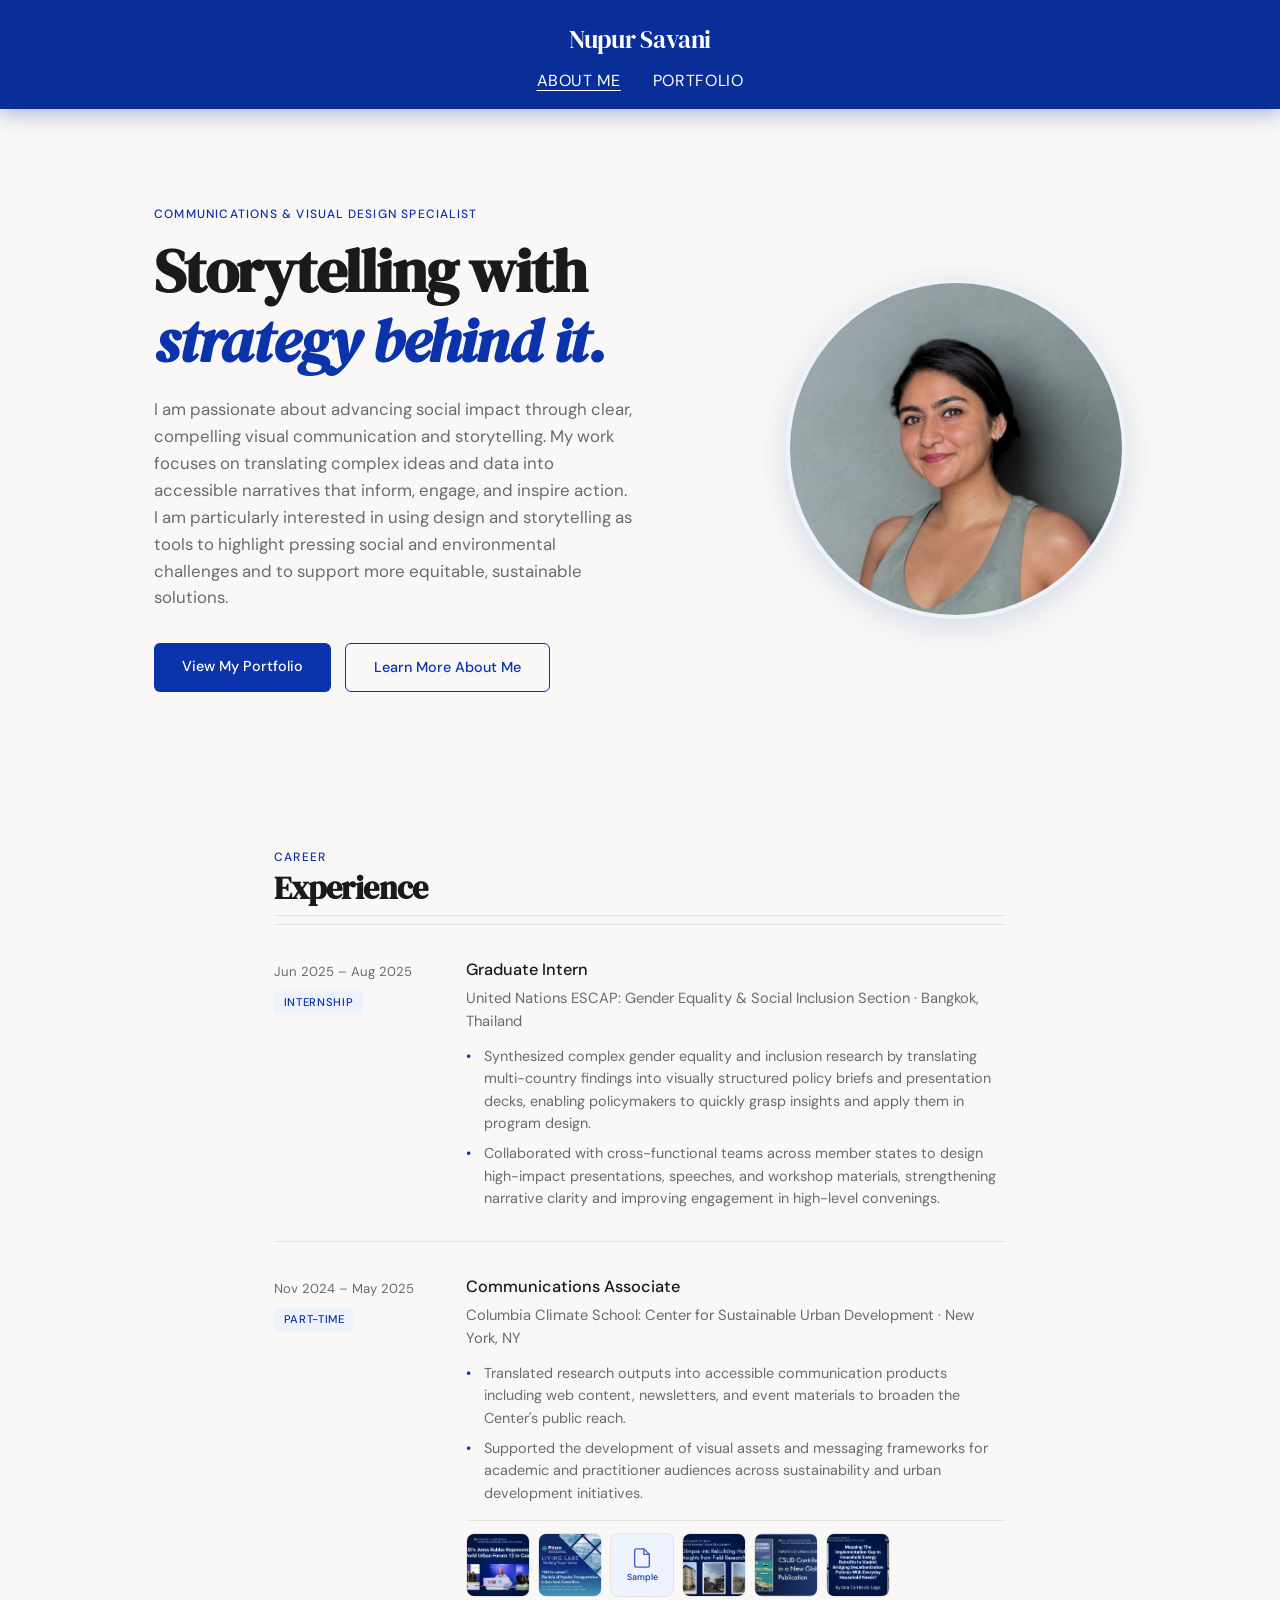
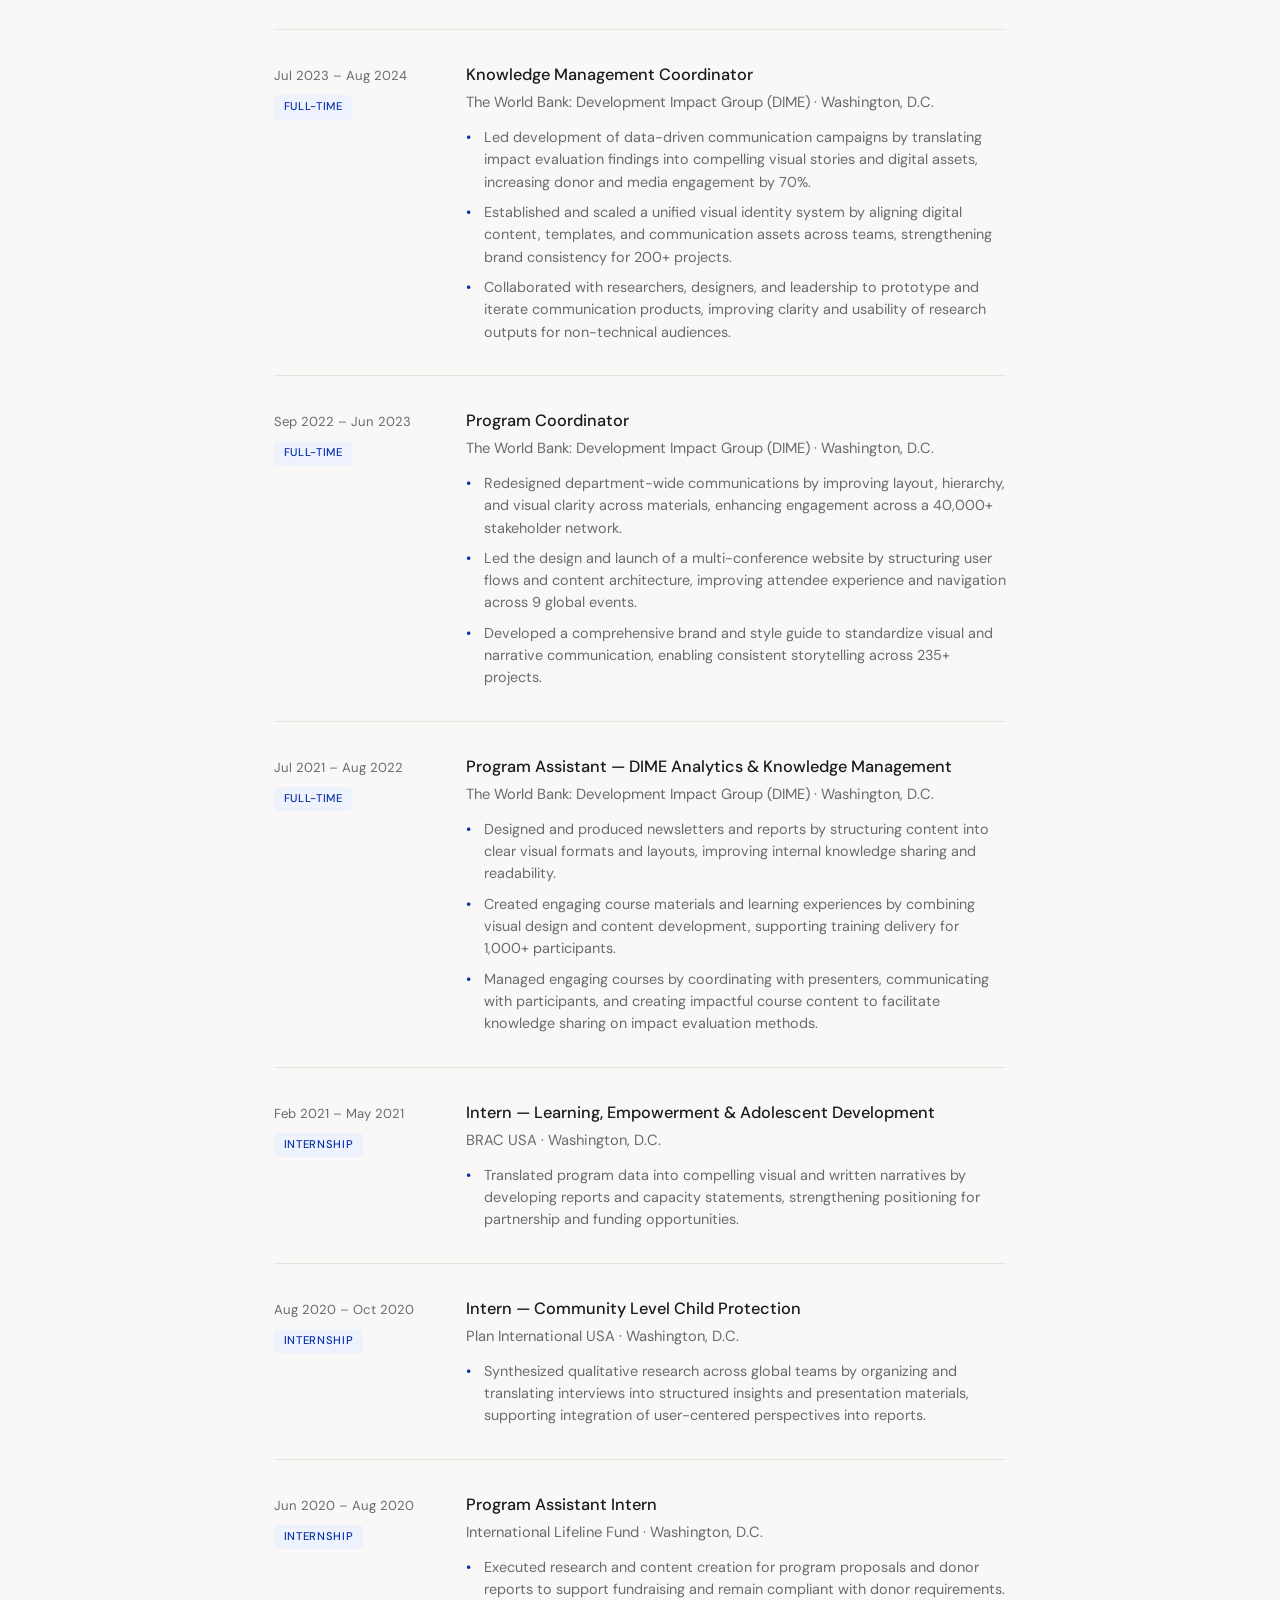
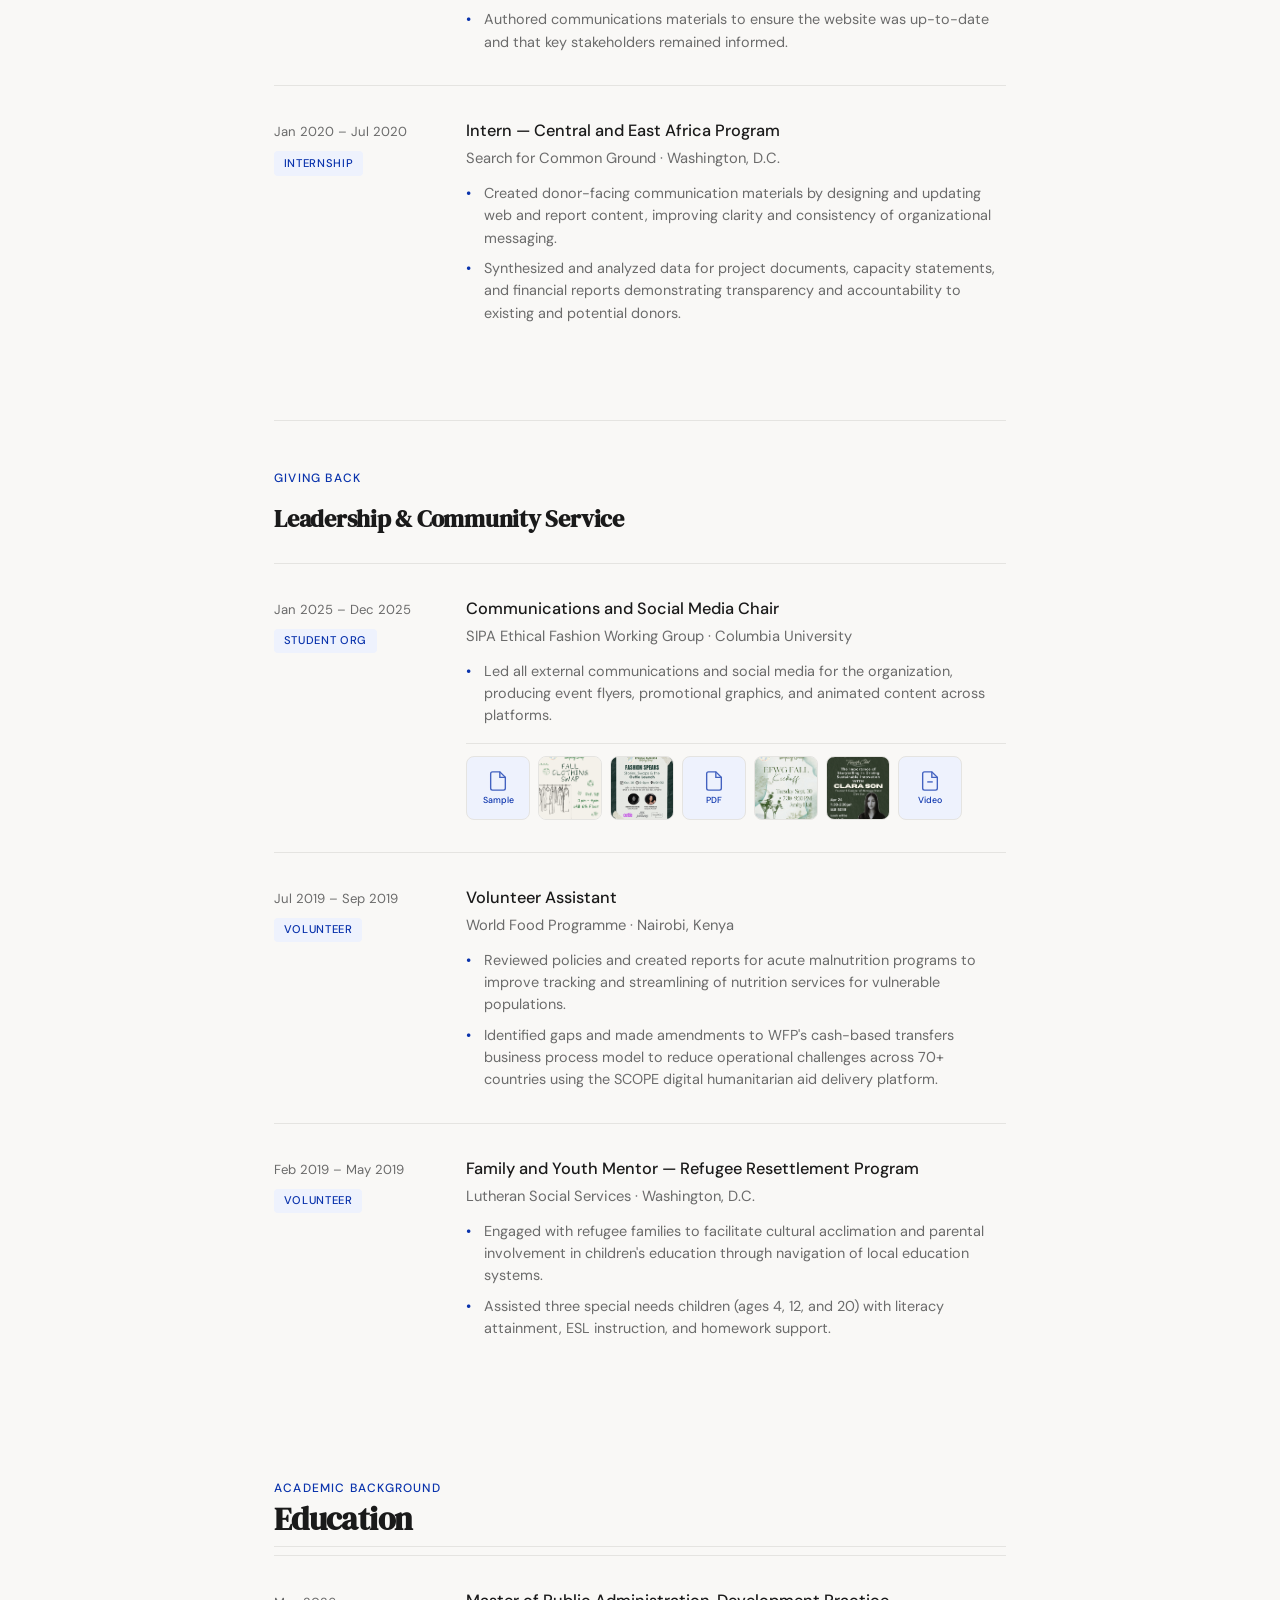
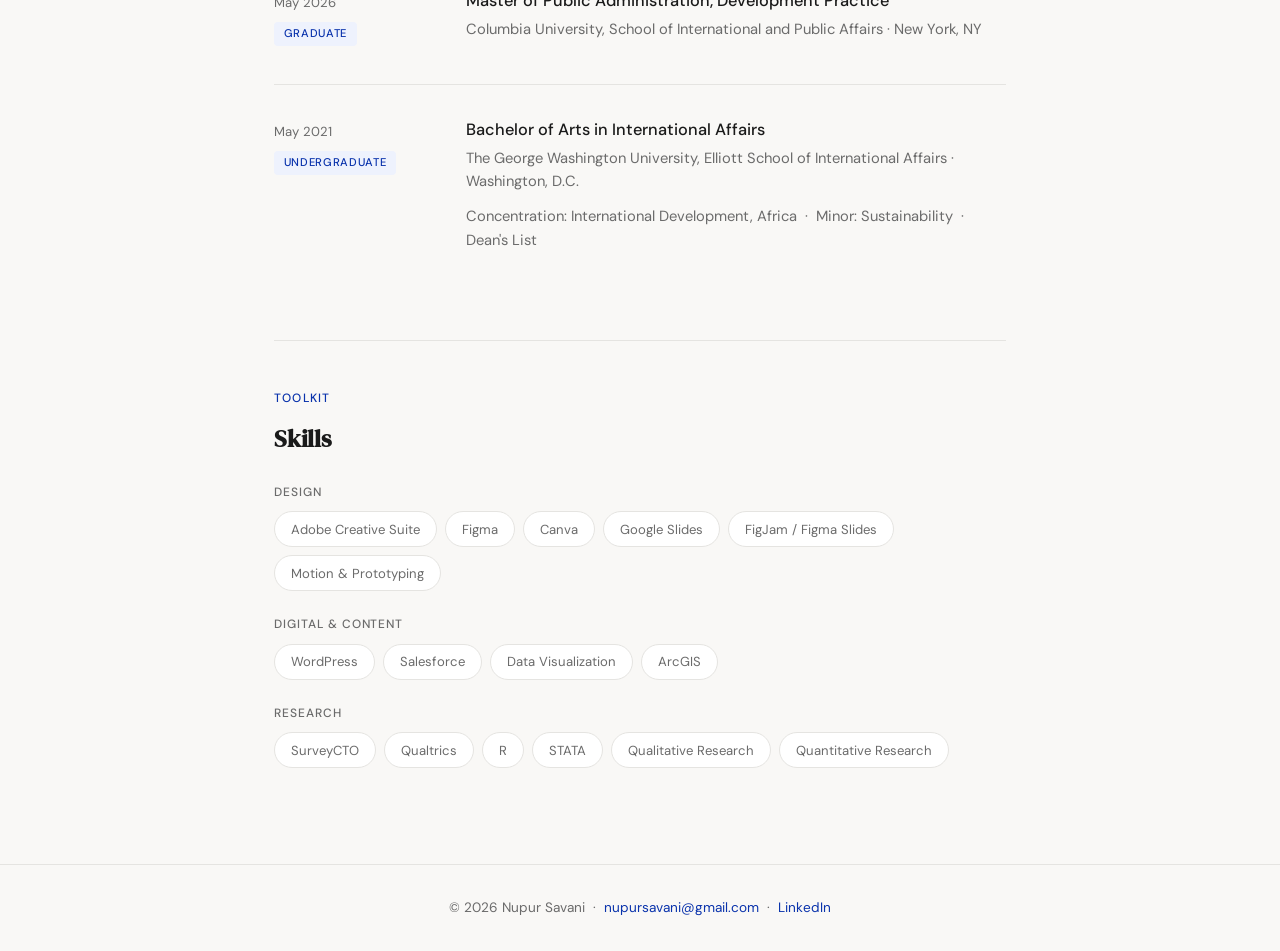
==== commit 9da6bee2: "updates" ====
--- a/about-me.html
+++ b/about-me.html
@@ -63,6 +63,7 @@
       backdrop-filter: blur(8px);
       padding: 0.75rem 0 0.6rem;
       margin-bottom: 0.5rem;
+      border-bottom: 1px solid var(--border);
     }
     .sticky-section-label .eyebrow { margin-bottom: 0.2rem; }
     .sticky-section-label h2 {
--- a/style.css
+++ b/style.css
@@ -131,7 +131,7 @@
 .resume-section {
   max-width: 860px;
   margin: 0 auto;
-  padding: 5rem 5%;
+  padding: 4rem 5% 6rem;
 }
 .resume-section + .resume-section {
   padding-top: 0;
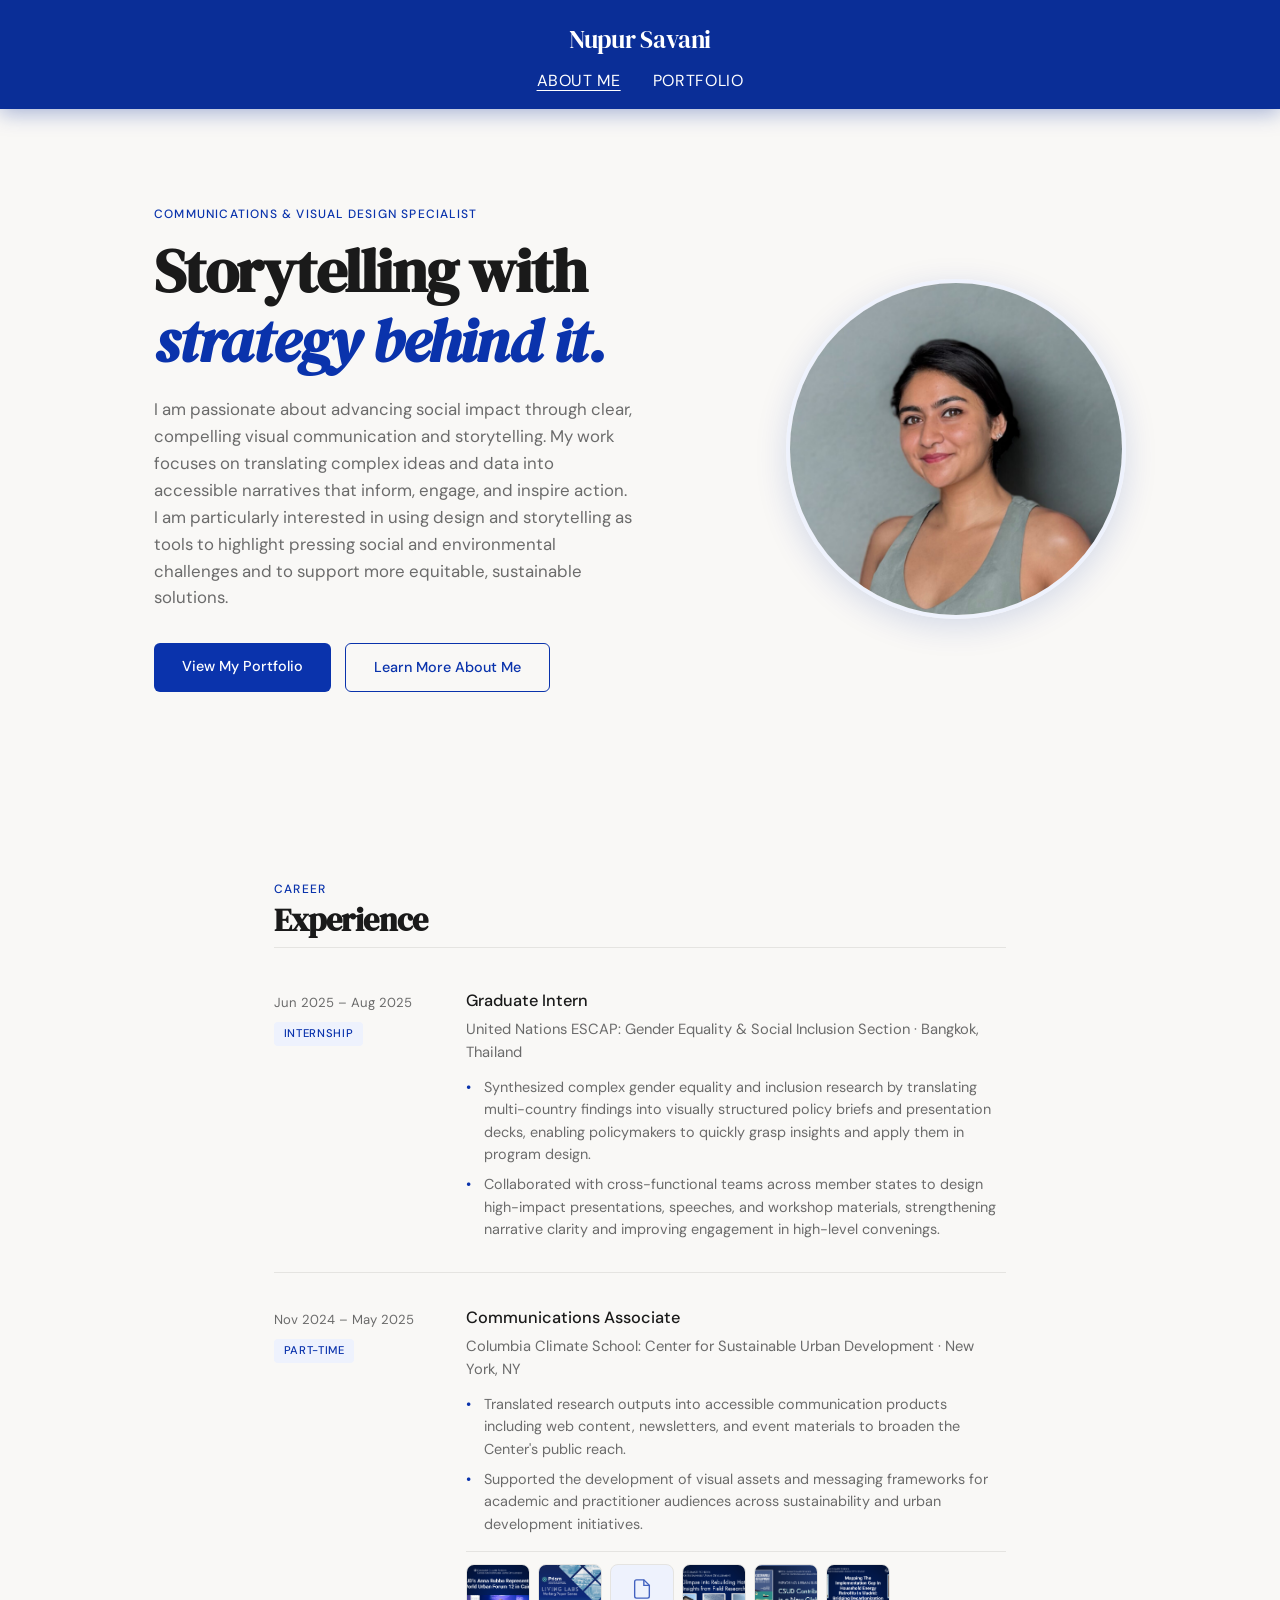
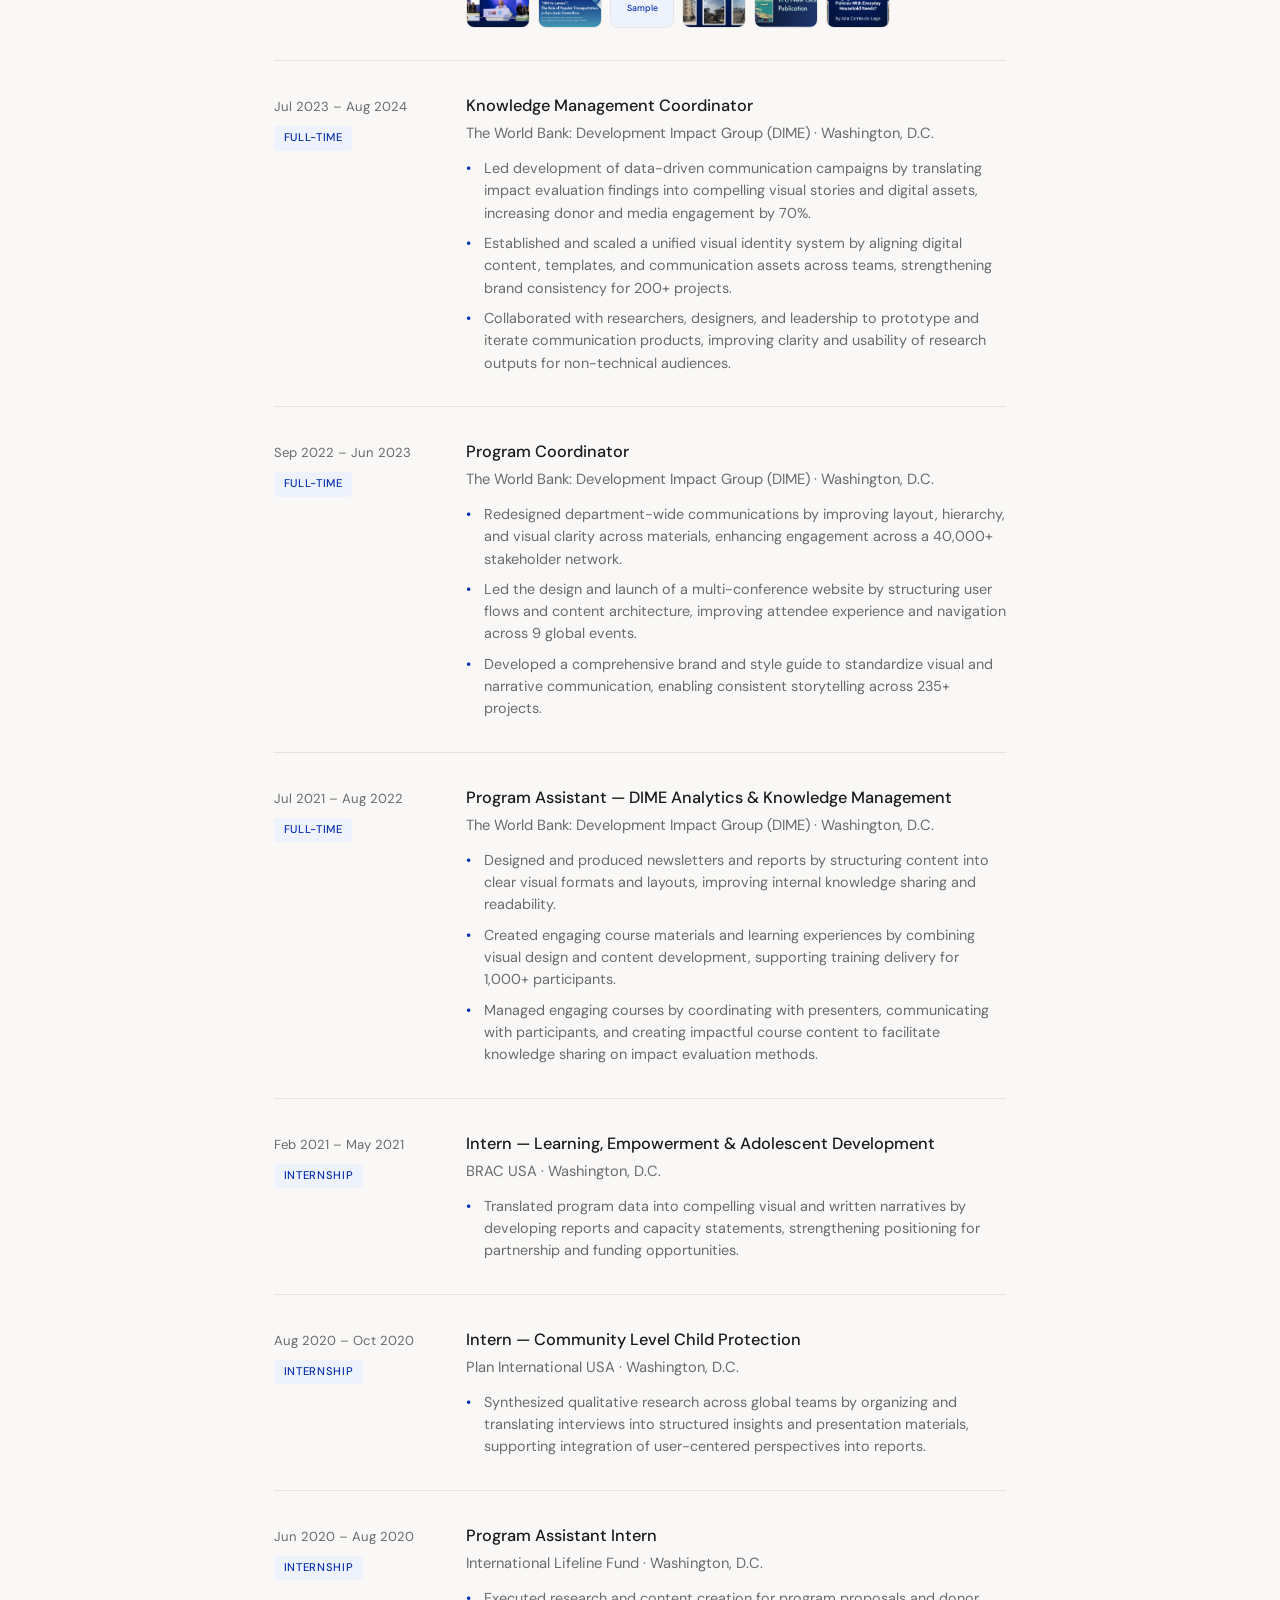
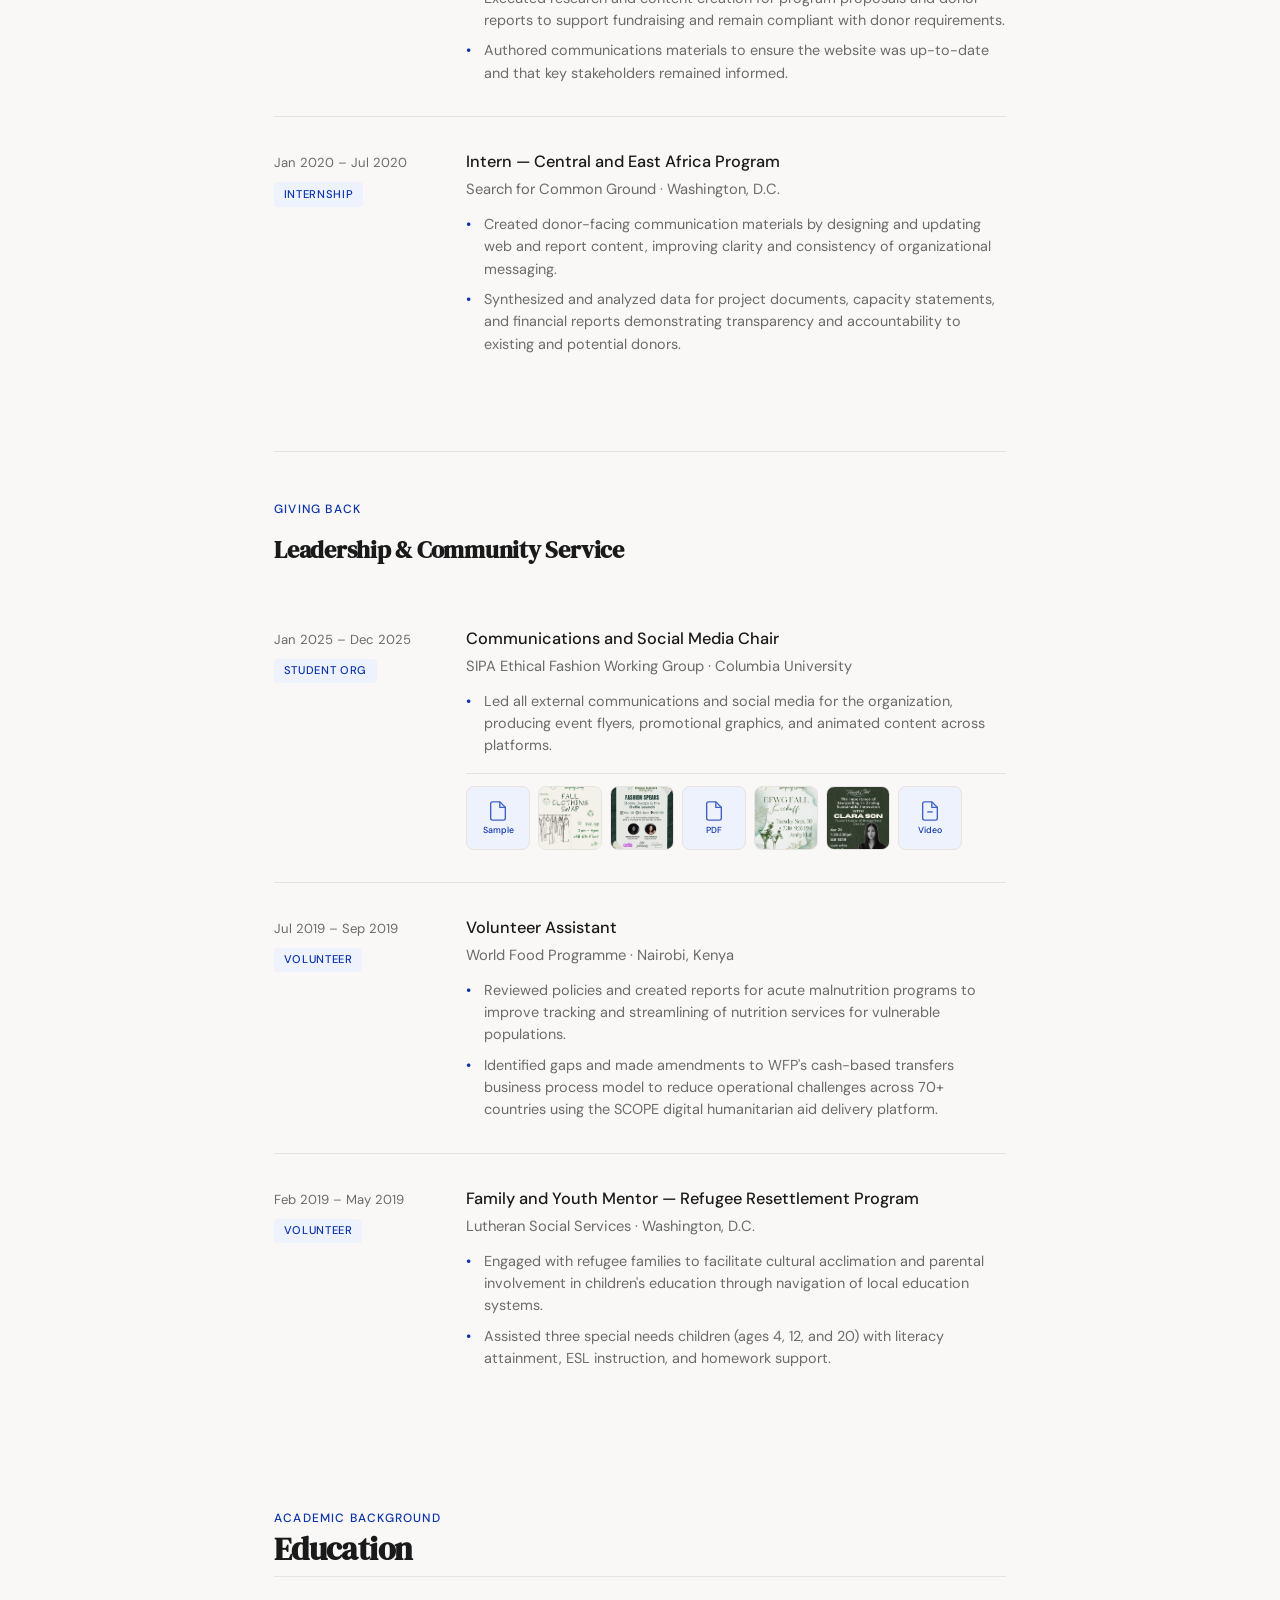
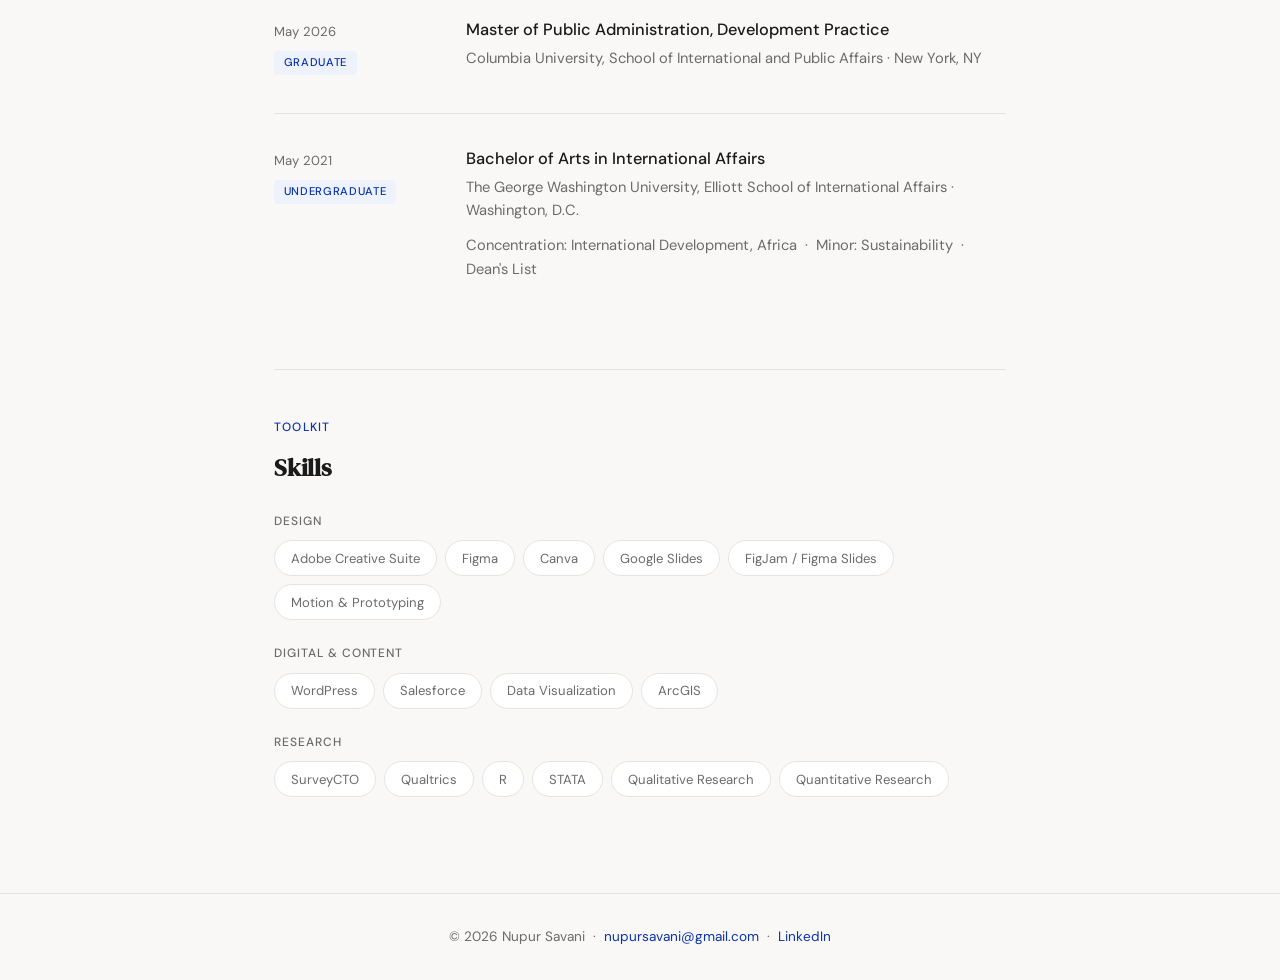
==== commit 9851faa6: "updates" ====
--- a/about-me.html
+++ b/about-me.html
@@ -72,7 +72,9 @@
       letter-spacing: -0.02em;
       line-height: 1.1;
     }
-
+    .timeline .timeline-item:first-child {
+    border-top: none;
+    }
     /* override the original .section-header so it doesn't add double margin */
     .section-header-replaced { margin-bottom: 1rem; }
 
--- a/style.css
+++ b/style.css
@@ -131,7 +131,7 @@
 .resume-section {
   max-width: 860px;
   margin: 0 auto;
-  padding: 4rem 5% 6rem;
+  padding: 6rem 5%;
 }
 .resume-section + .resume-section {
   padding-top: 0;
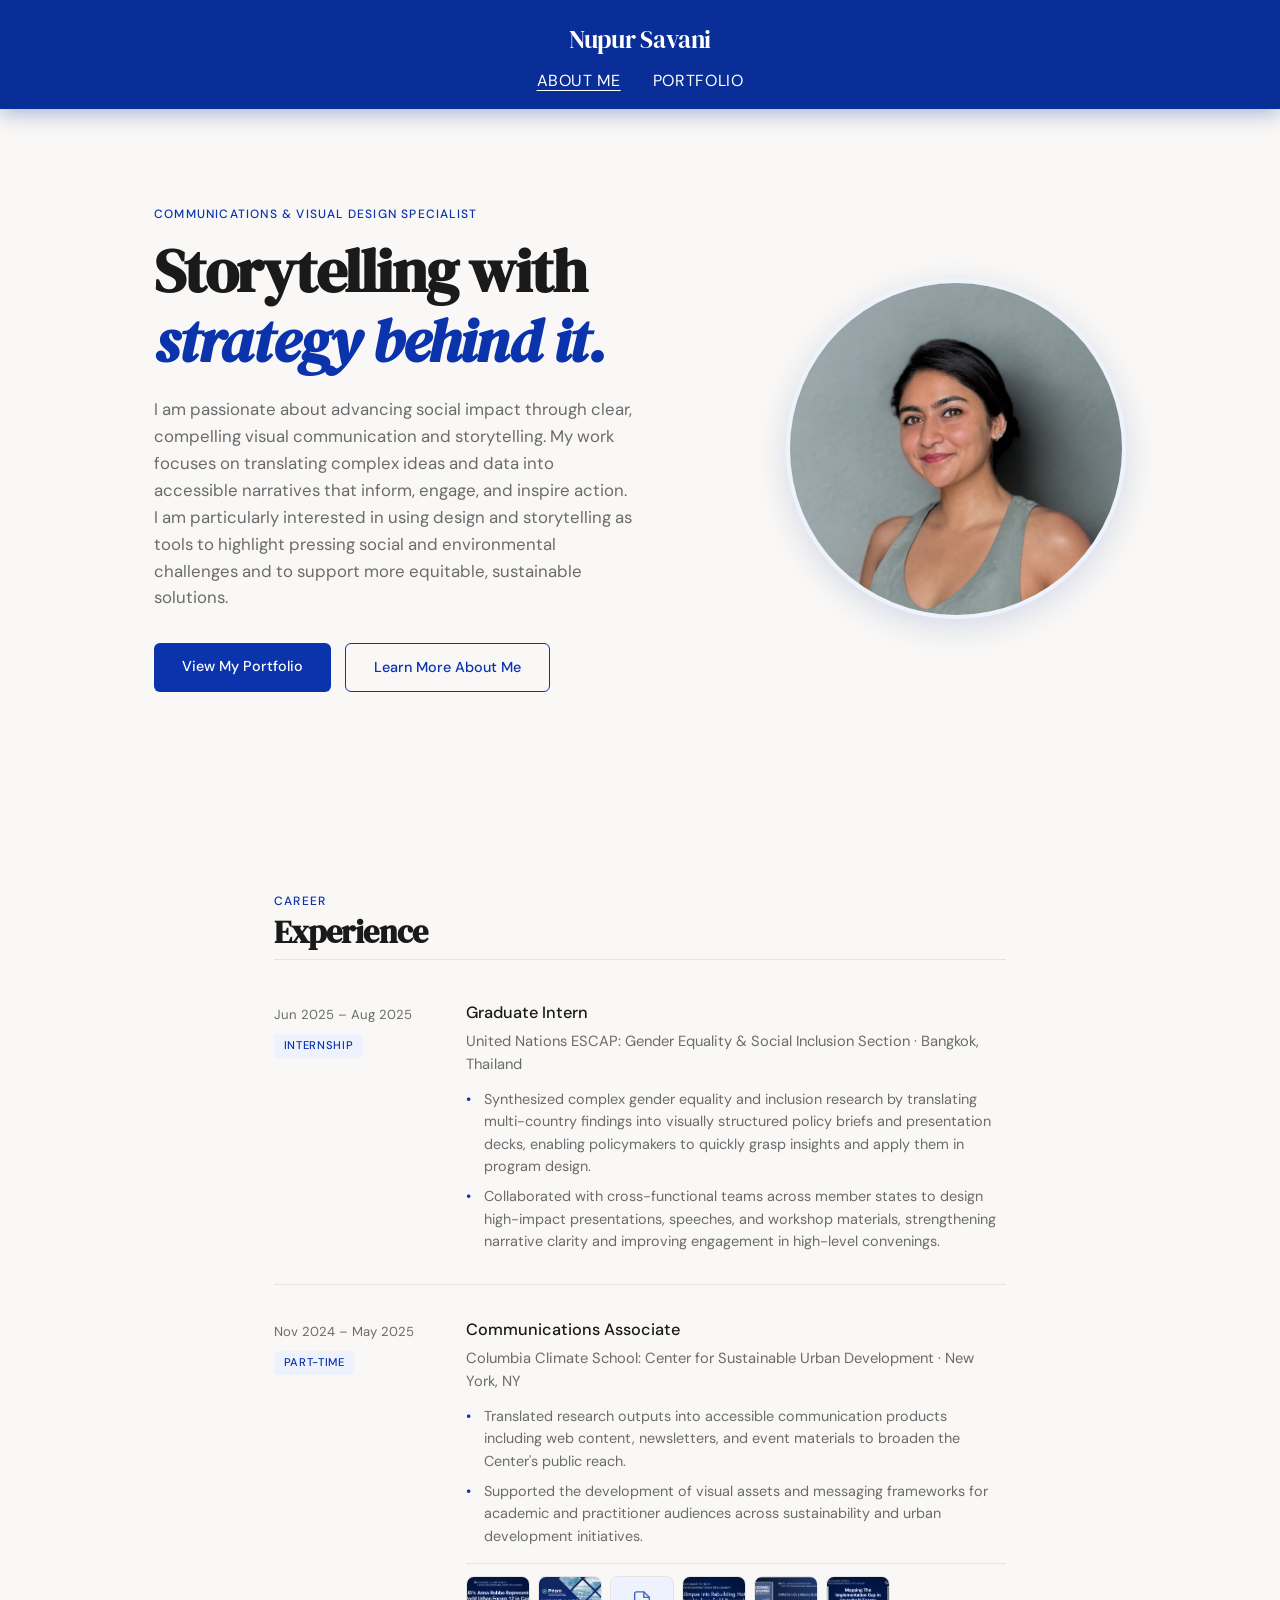
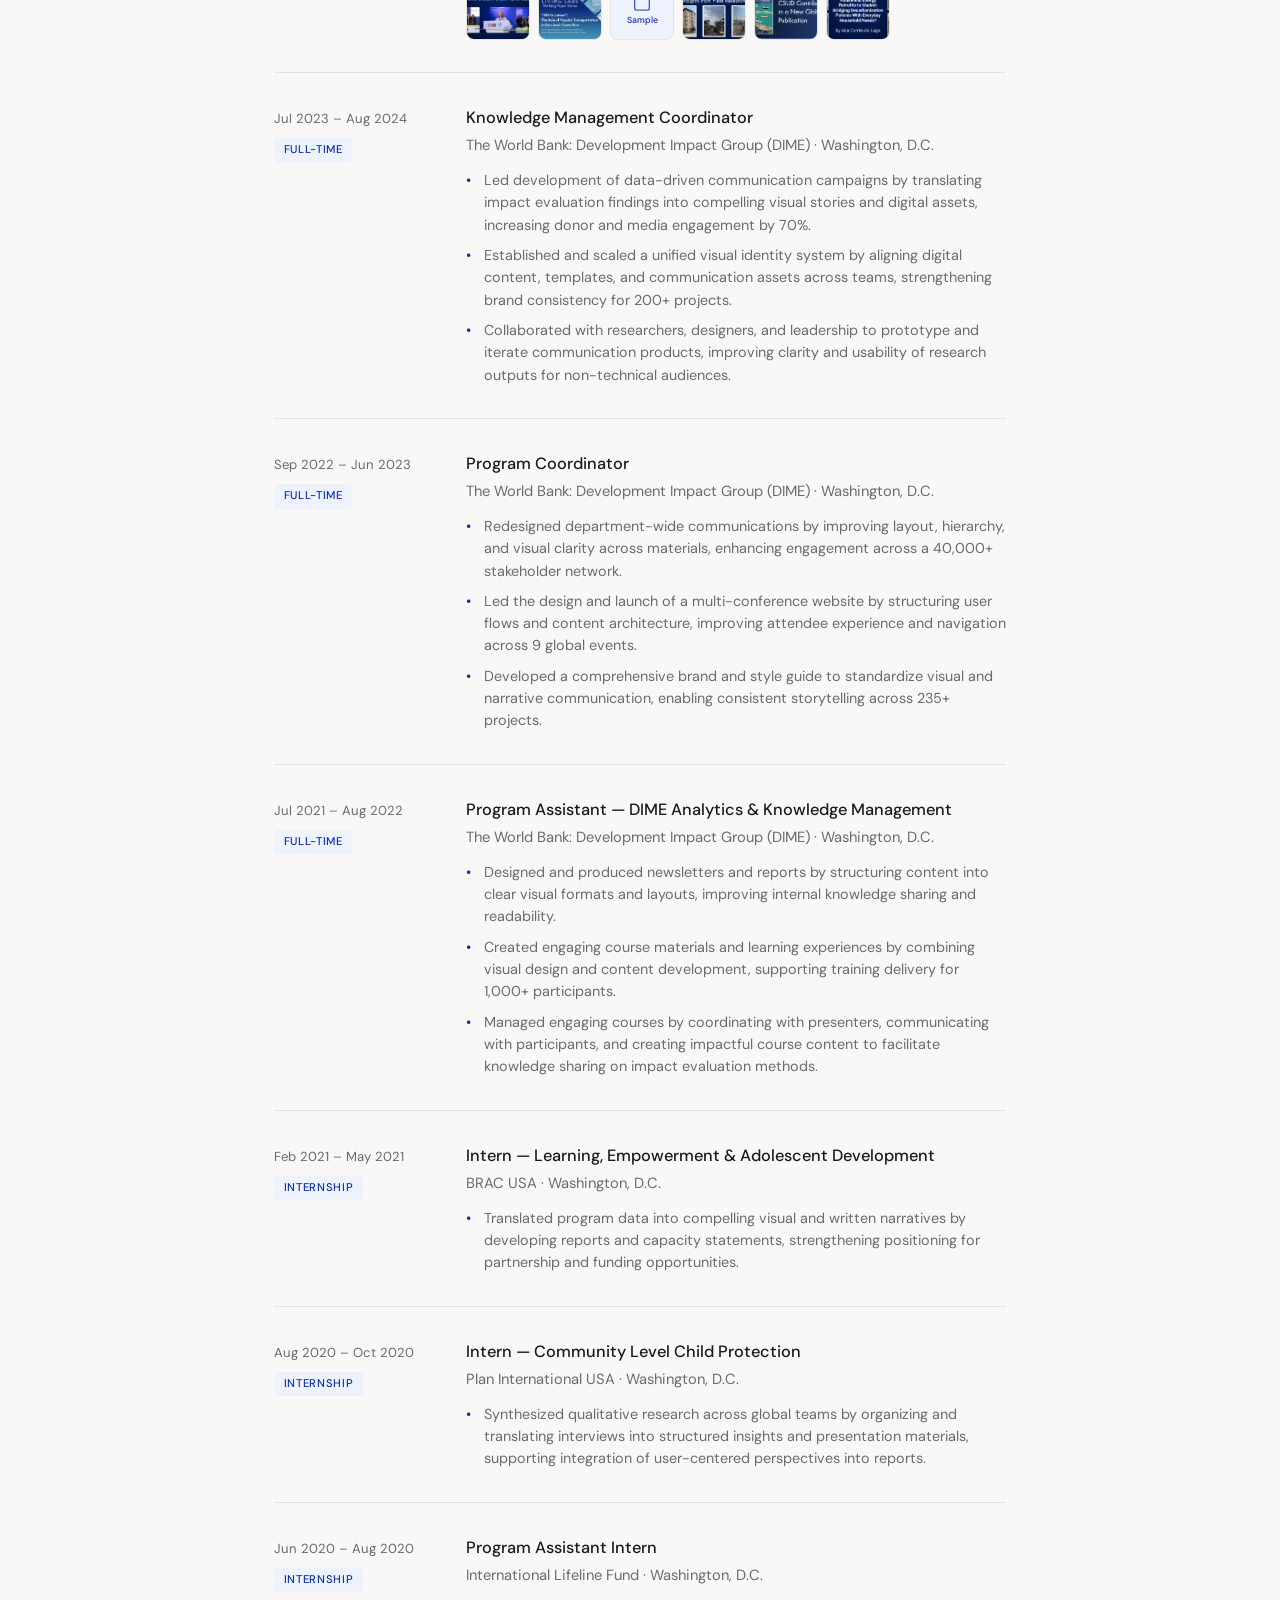
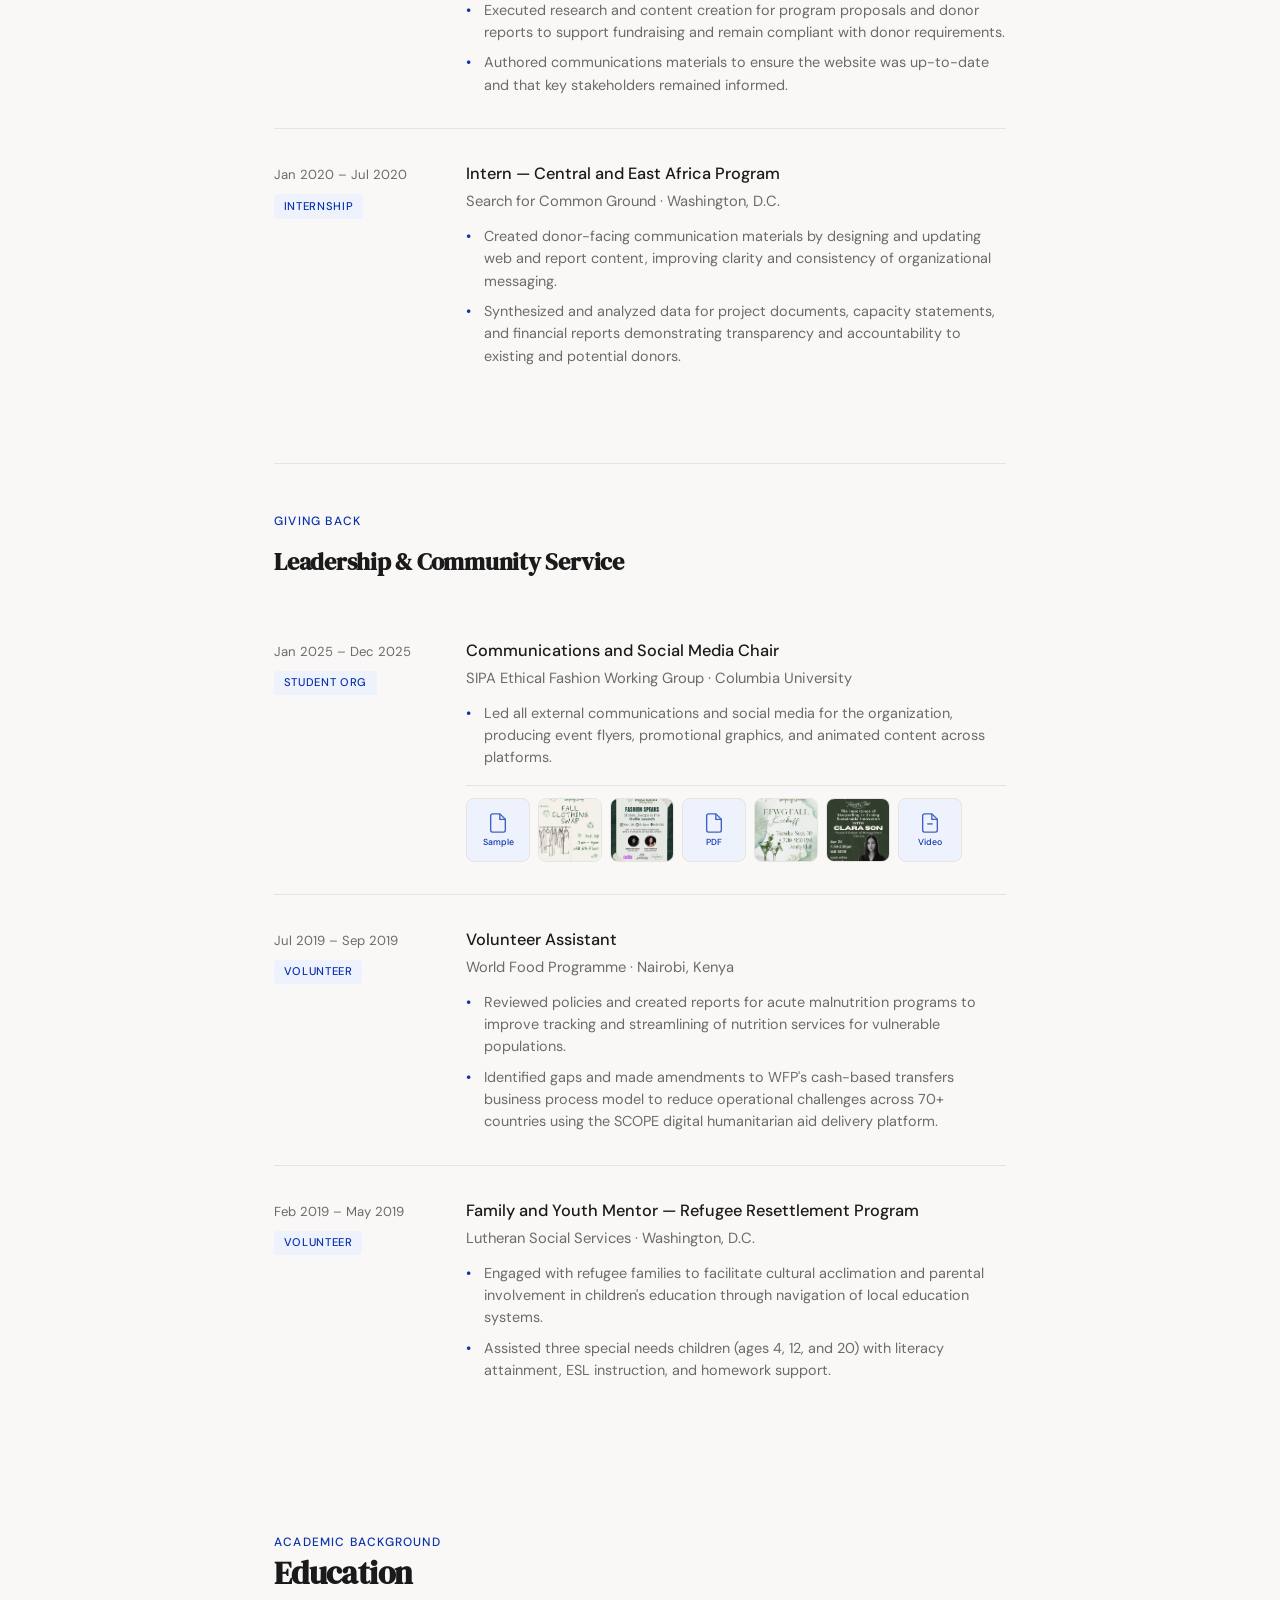
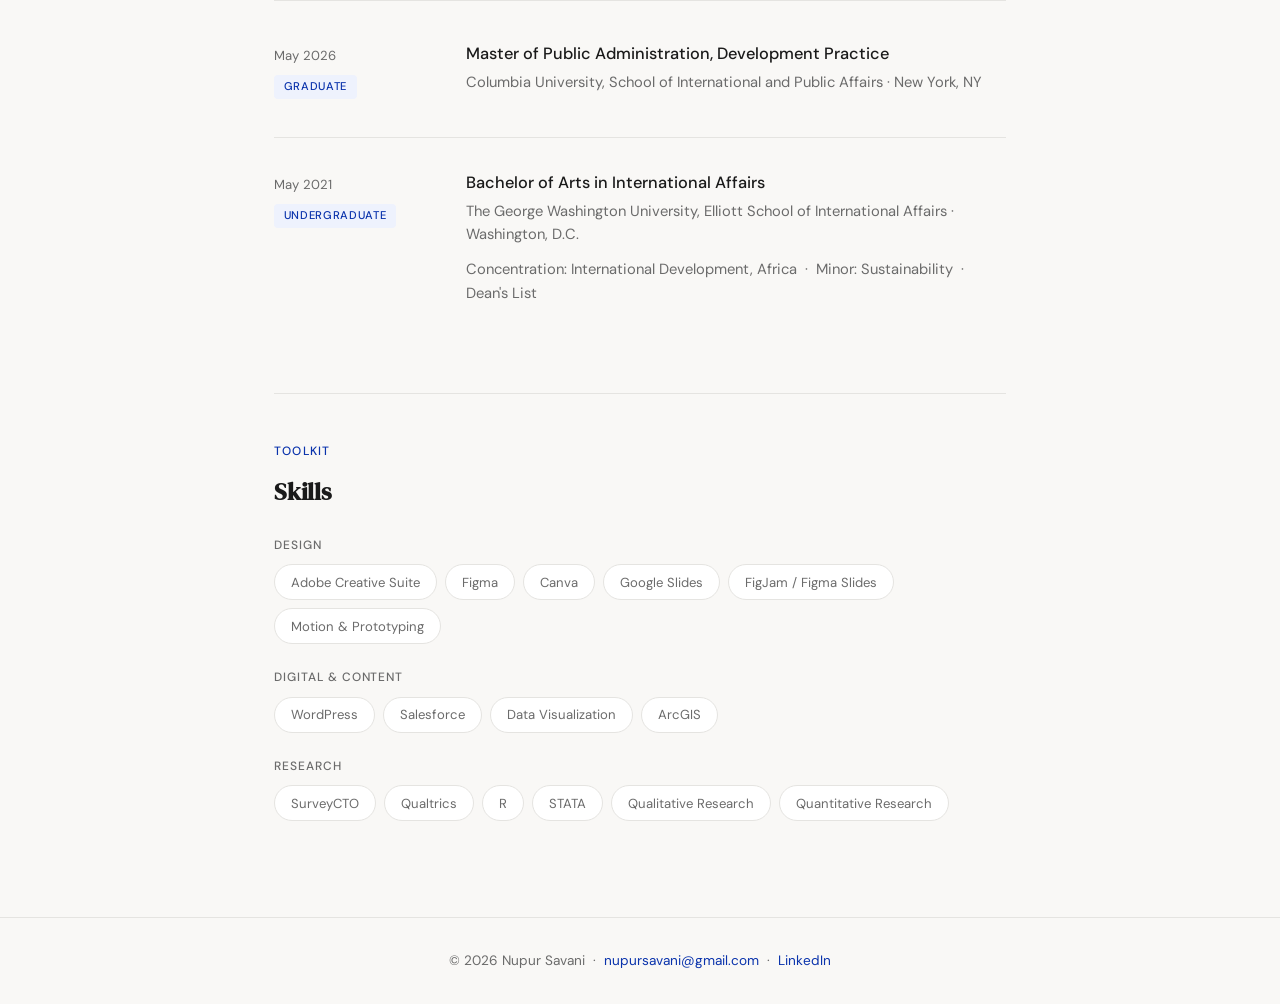
==== commit 02ec4959: "updates" ====
--- a/about-me.html
+++ b/about-me.html
@@ -57,11 +57,11 @@
     /* ── Sticky section labels ── */
     .sticky-section-label {
       position: sticky;
-      top: 72px; /* height of nav */
+      top: 72px;
       z-index: 50;
       background: rgba(249,248,246,0.97);
       backdrop-filter: blur(8px);
-      padding: 0.75rem 0 0.6rem;
+      padding: 1.5rem 0 0.6rem;
       margin-bottom: 0.5rem;
       border-bottom: 1px solid var(--border);
     }
@@ -73,7 +73,7 @@
       line-height: 1.1;
     }
     .timeline .timeline-item:first-child {
-    border-top: none;
+      border-top: none;
     }
     /* override the original .section-header so it doesn't add double margin */
     .section-header-replaced { margin-bottom: 1rem; }
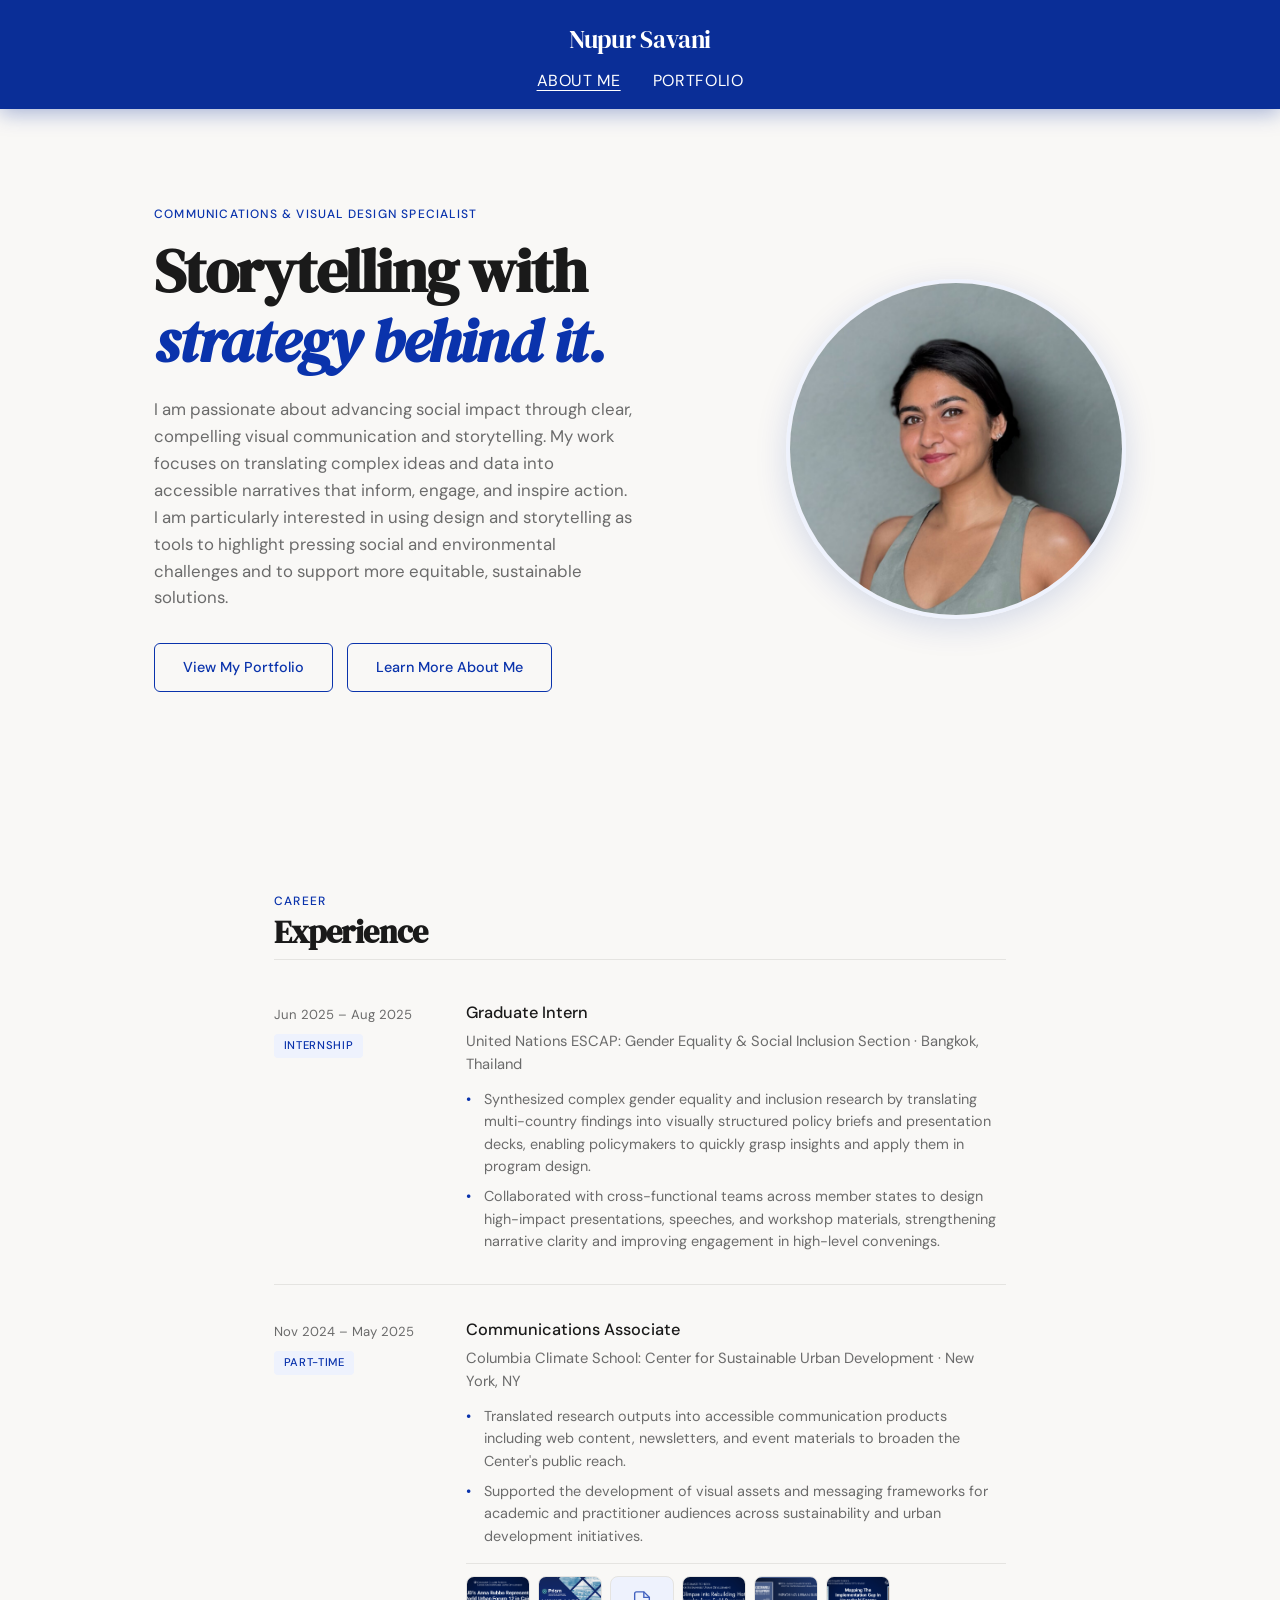
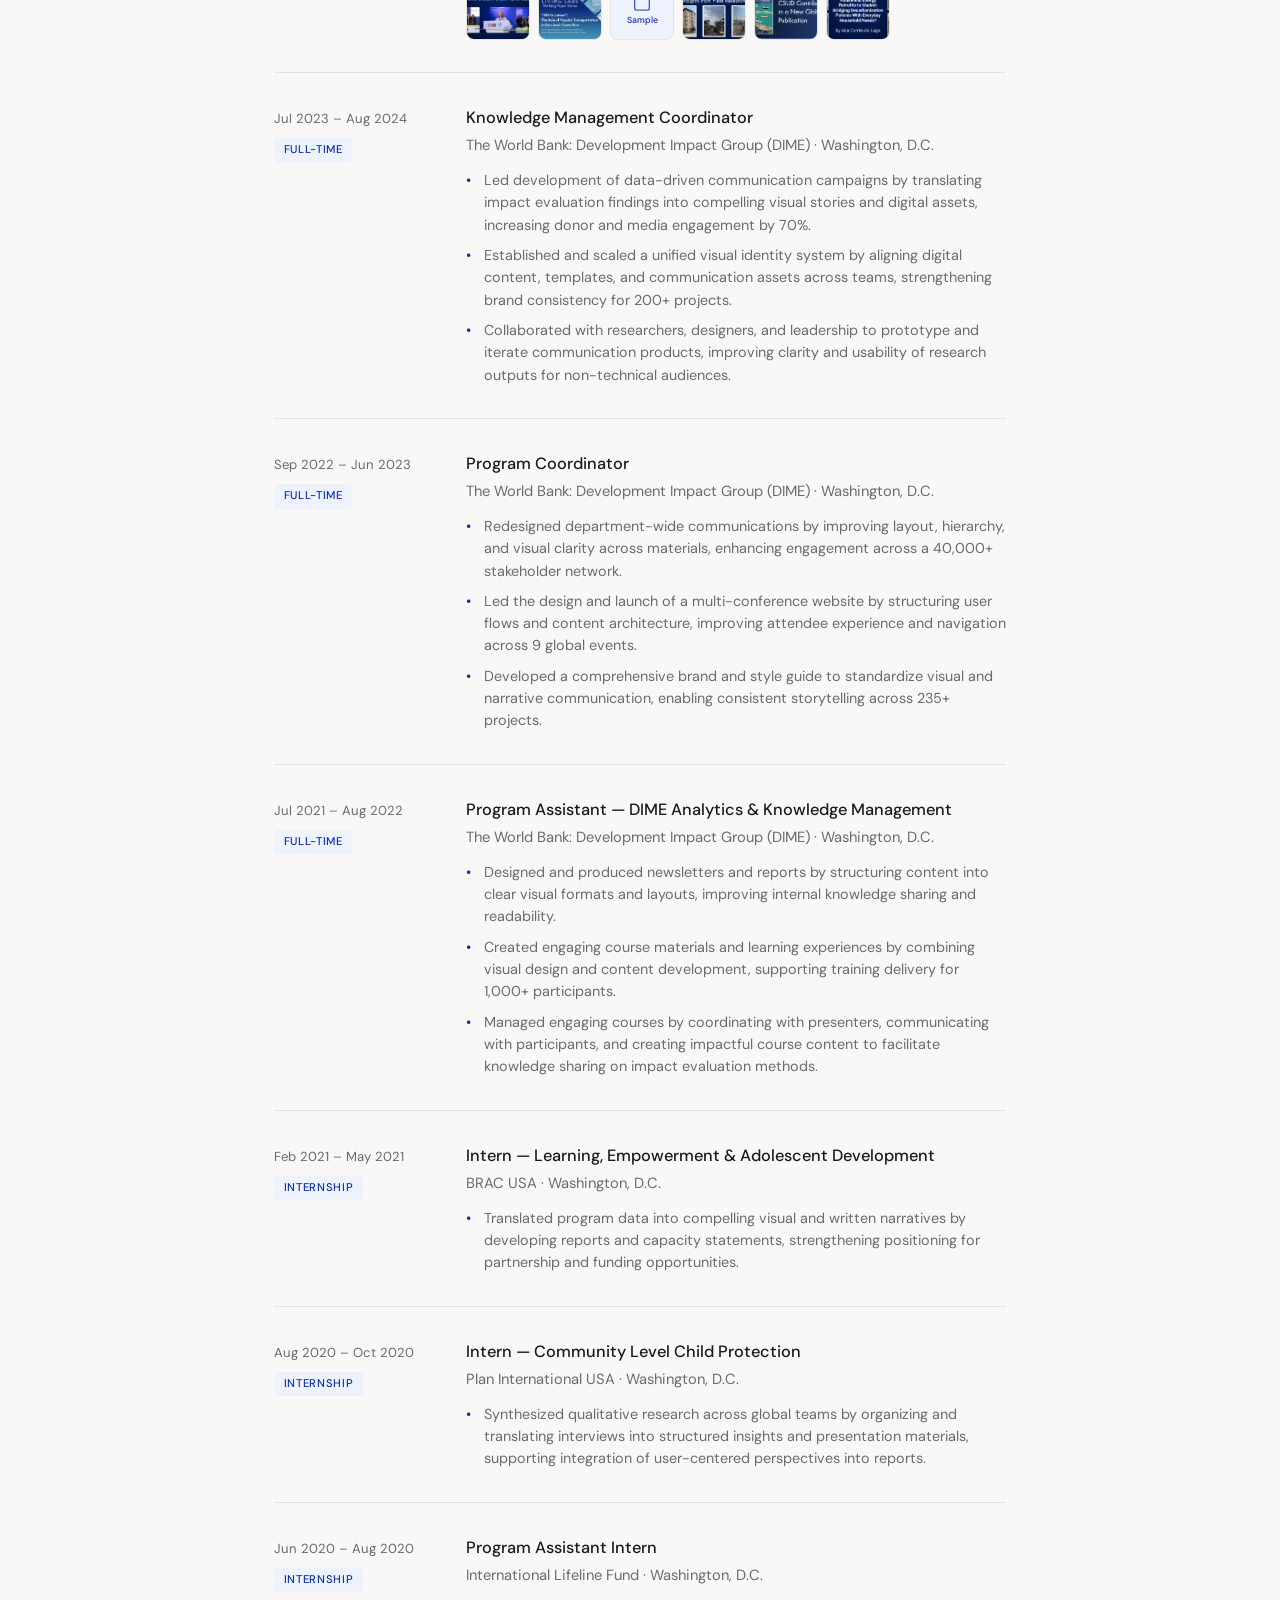
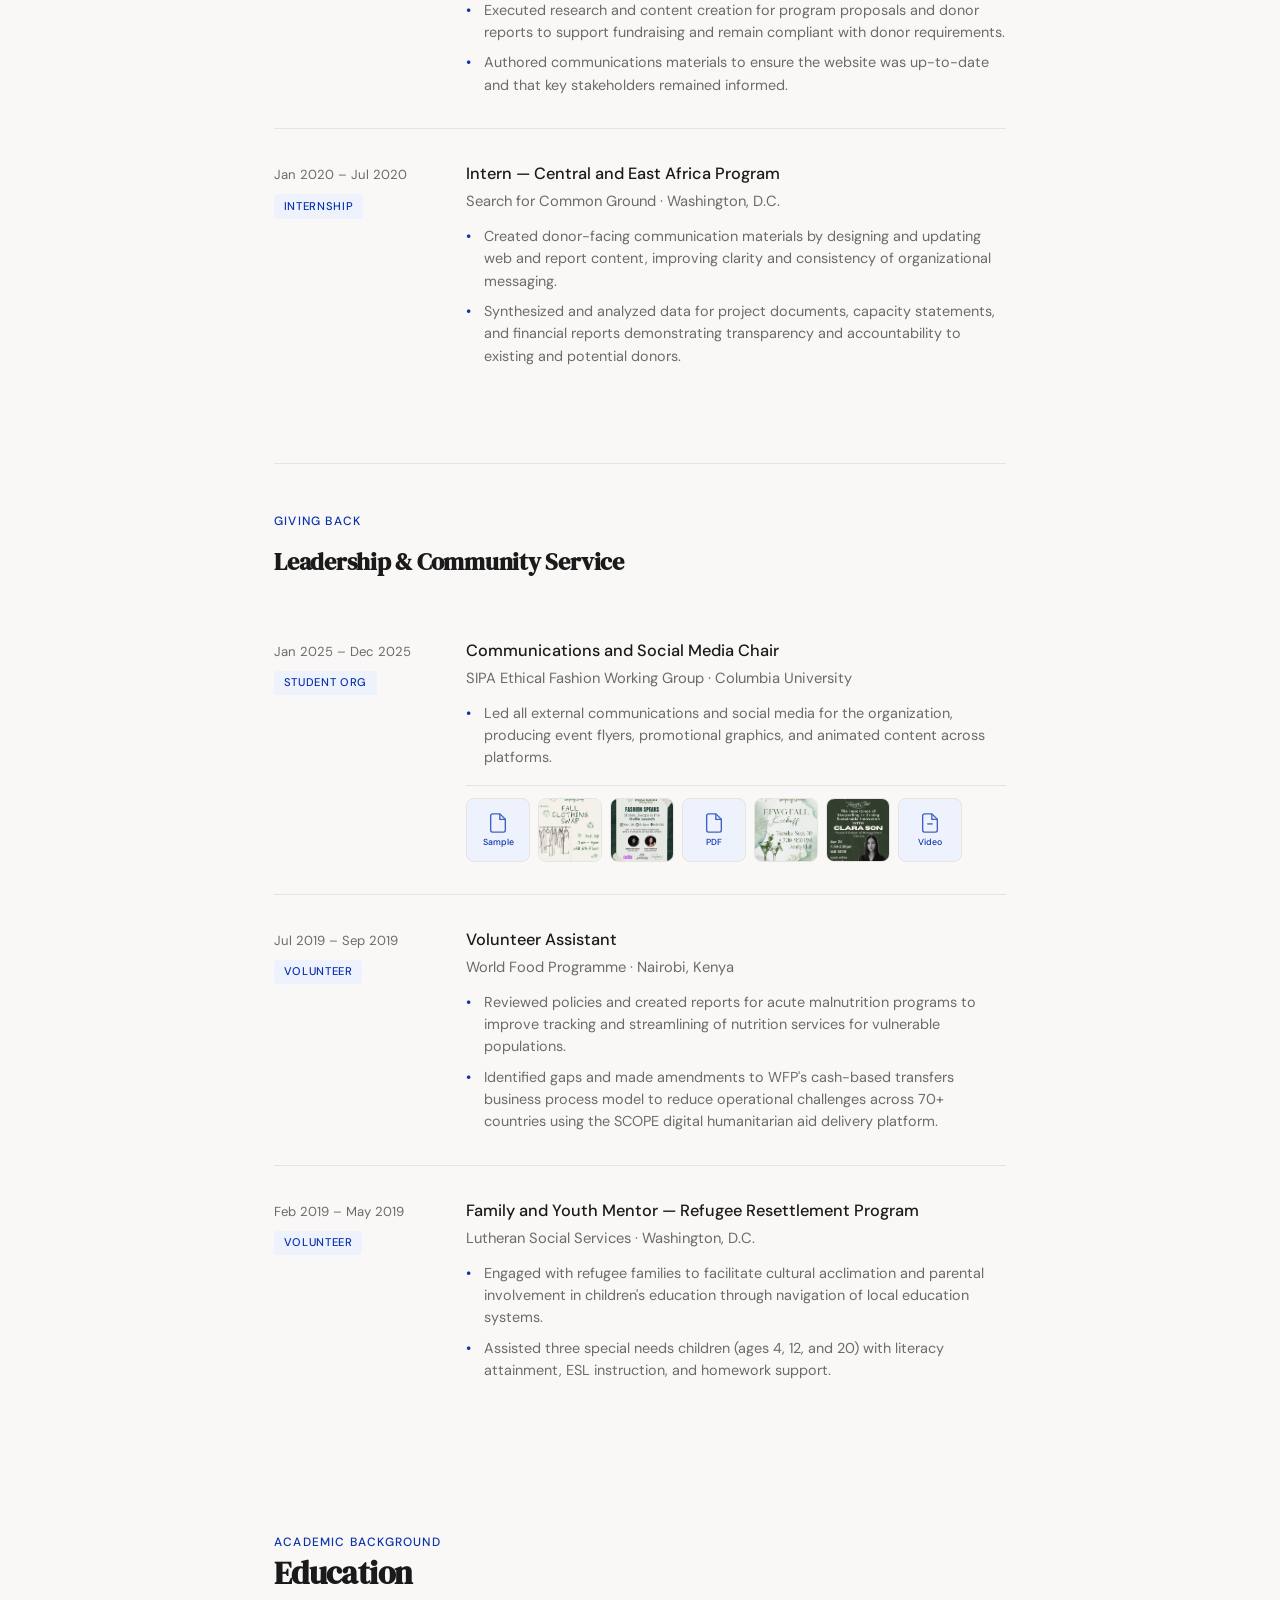
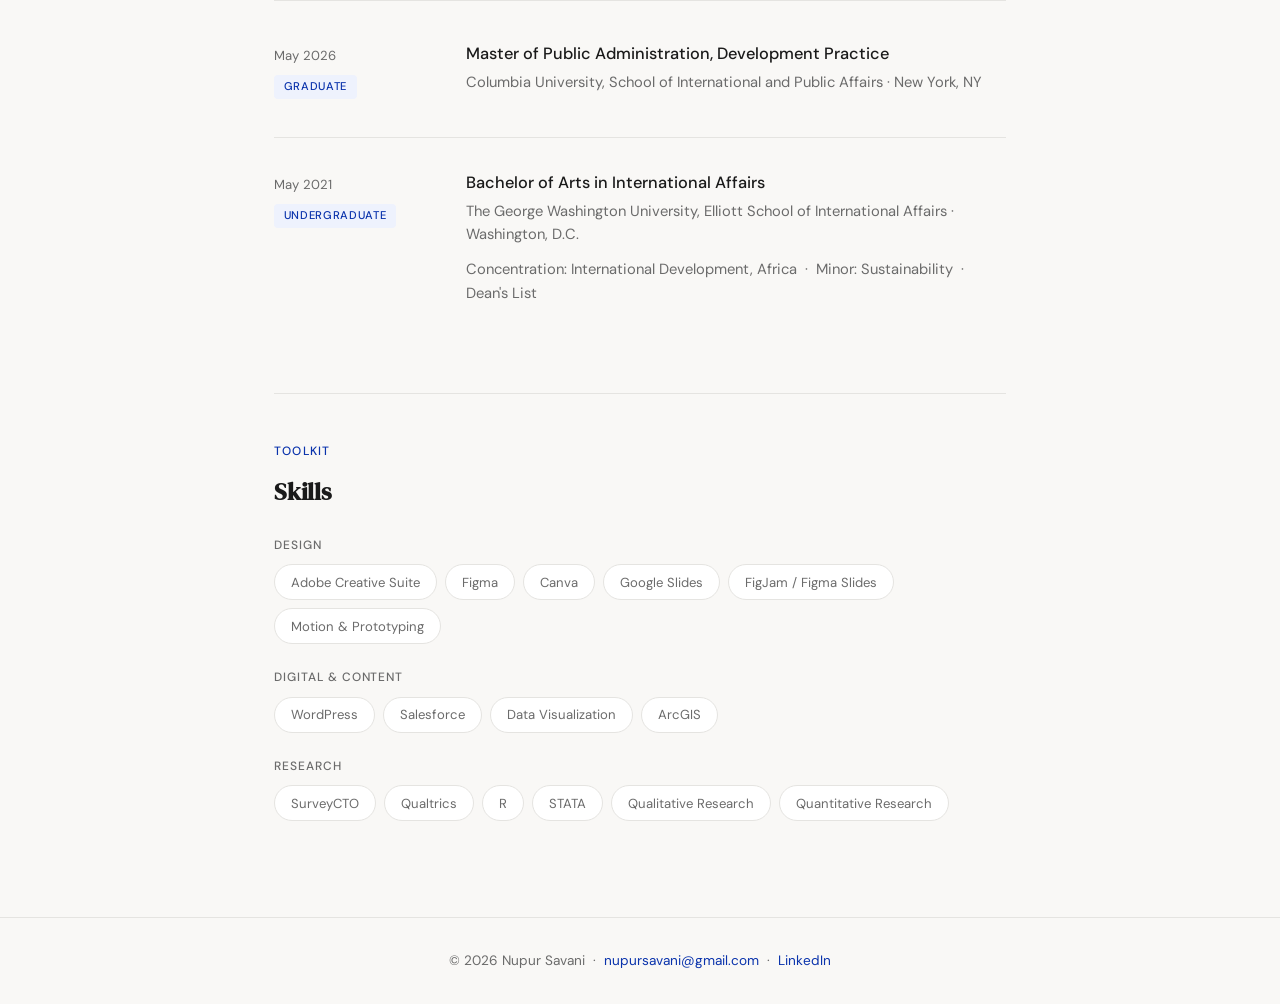
==== commit 173437a6: "updates" ====
--- a/about-me.html
+++ b/about-me.html
@@ -218,7 +218,7 @@
       <h1>Storytelling with<br/><em>strategy behind it.</em></h1>
       <p class="hero-sub">I am passionate about advancing social impact through clear, compelling visual communication and storytelling. My work focuses on translating complex ideas and data into accessible narratives that inform, engage, and inspire action. I am particularly interested in using design and storytelling as tools to highlight pressing social and environmental challenges and to support more equitable, sustainable solutions.</p>
       <div class="hero-btns">
-        <a href="portfolio.html" class="btn">View My Portfolio</a>
+        <a href="portfolio.html" class="btn-outline">View My Portfolio</a>
         <a href="#experience" class="btn-outline" id="learn-more-btn">Learn More About Me</a>
       </div>
     </div>
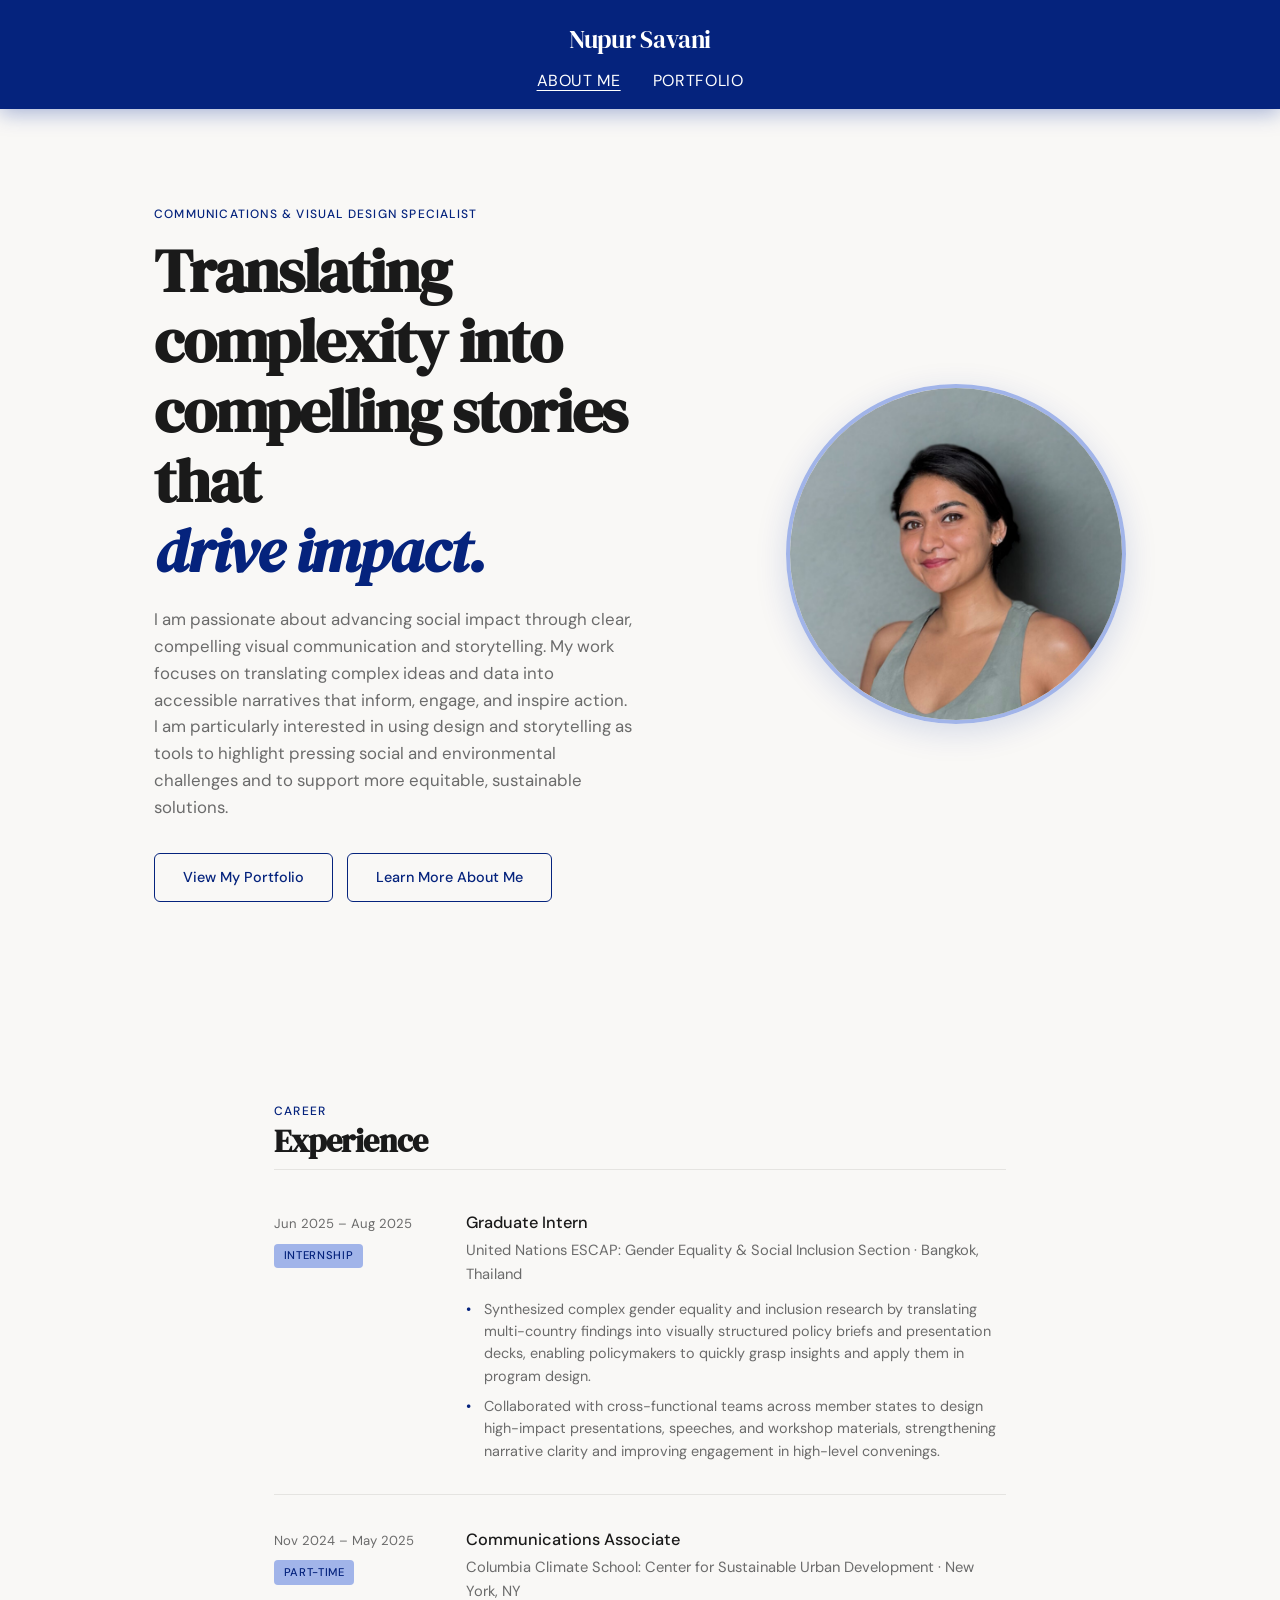
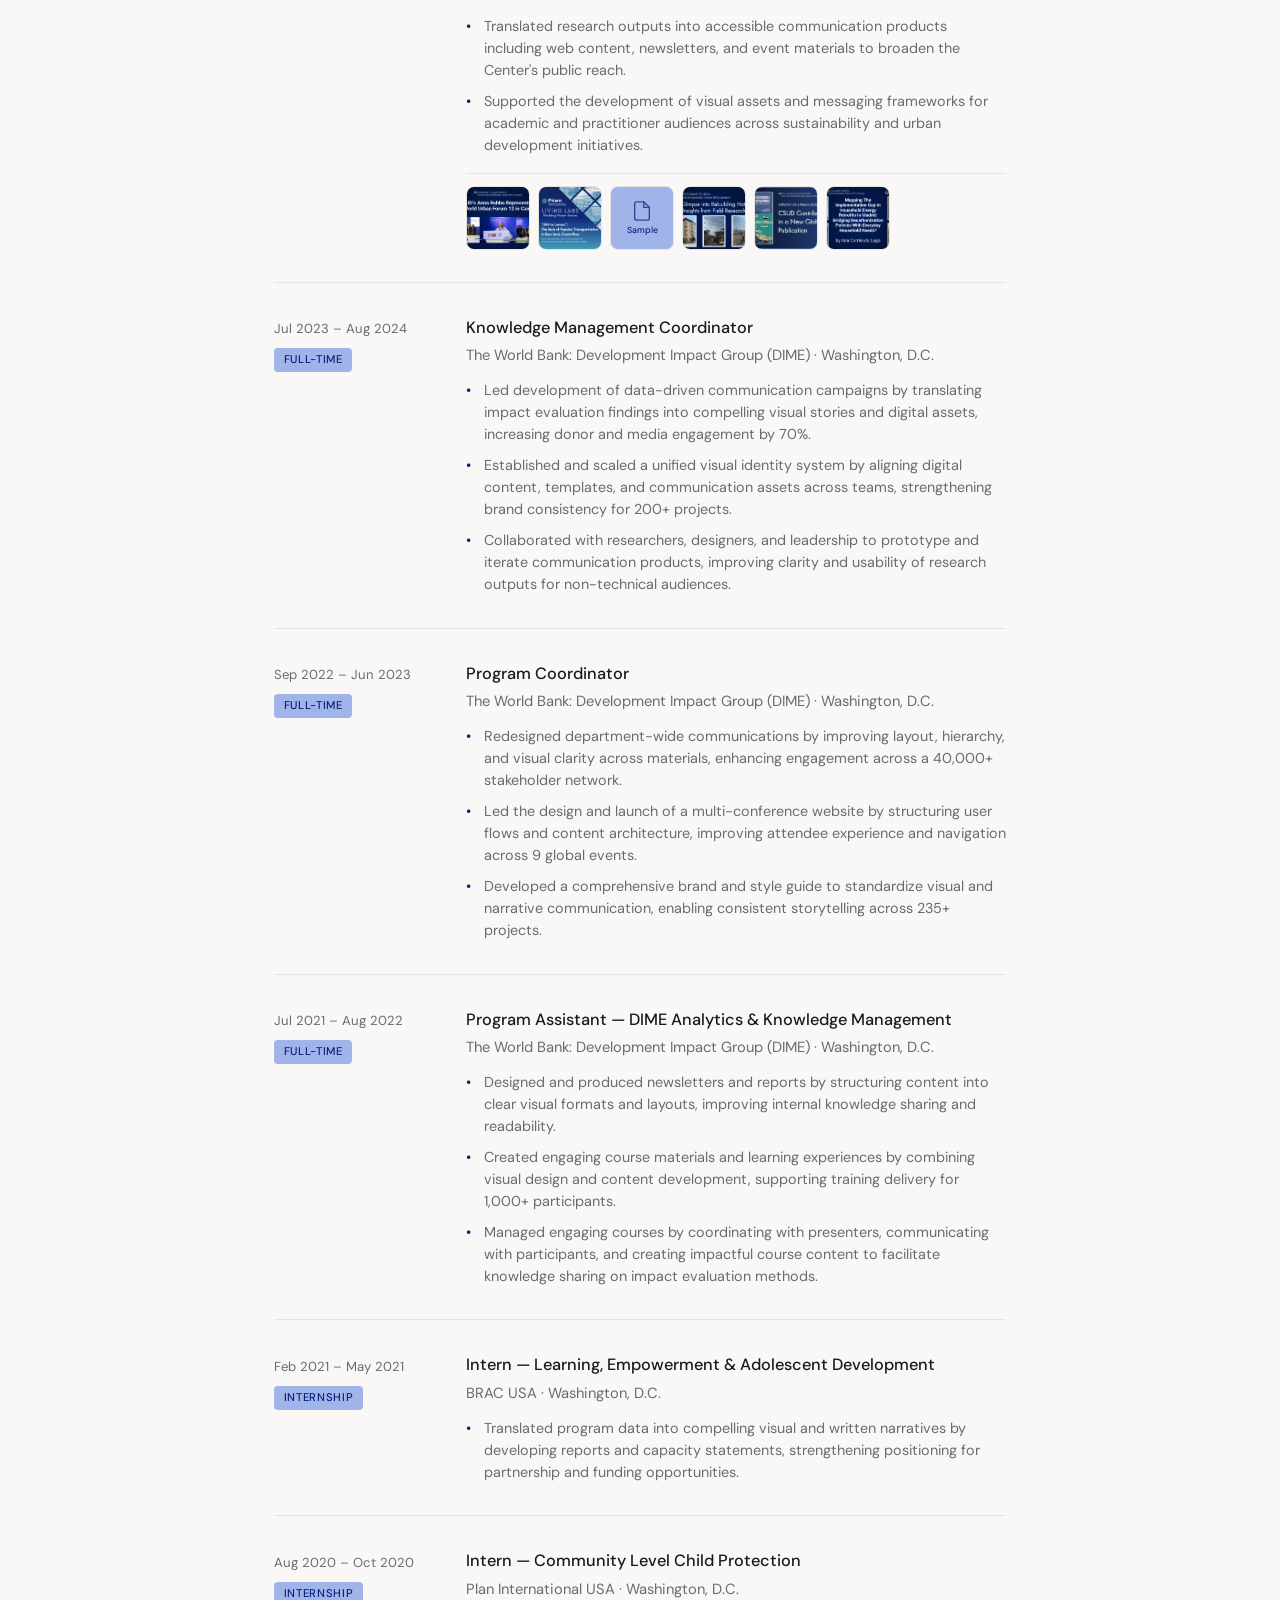
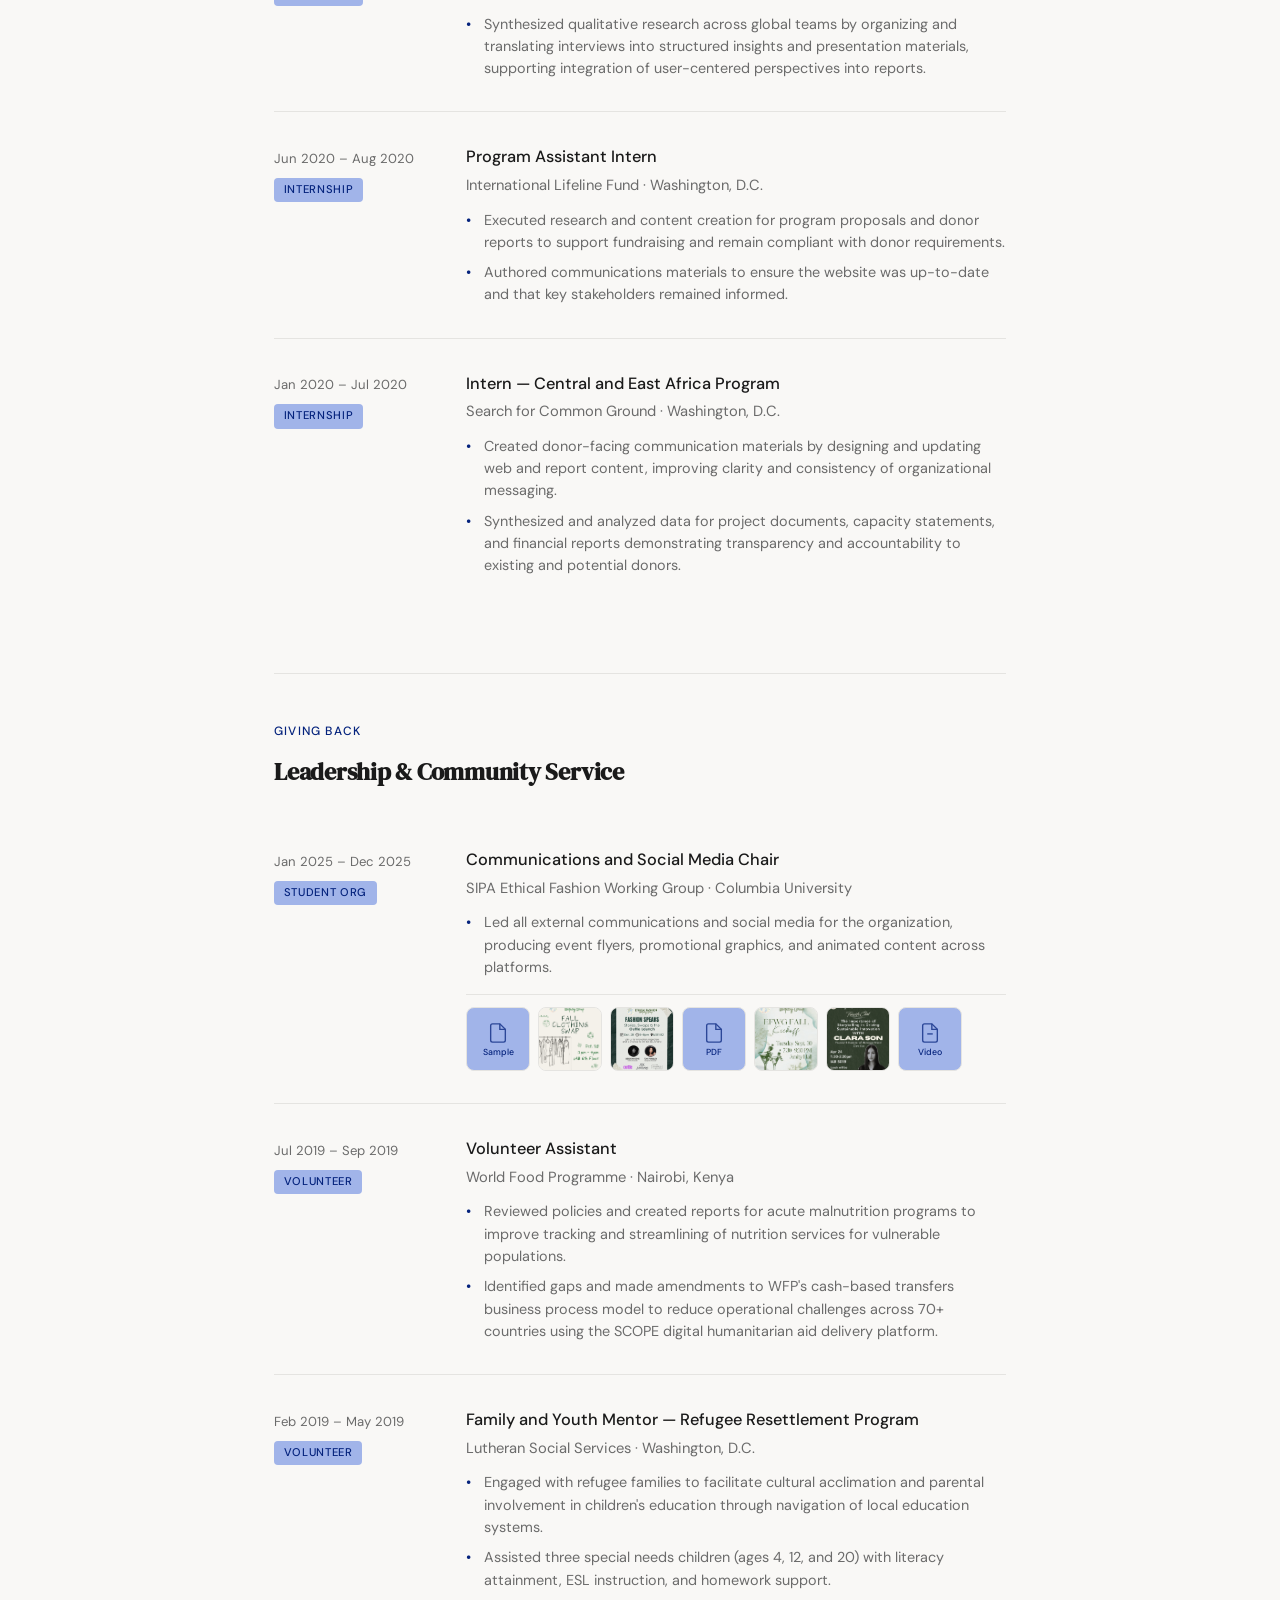
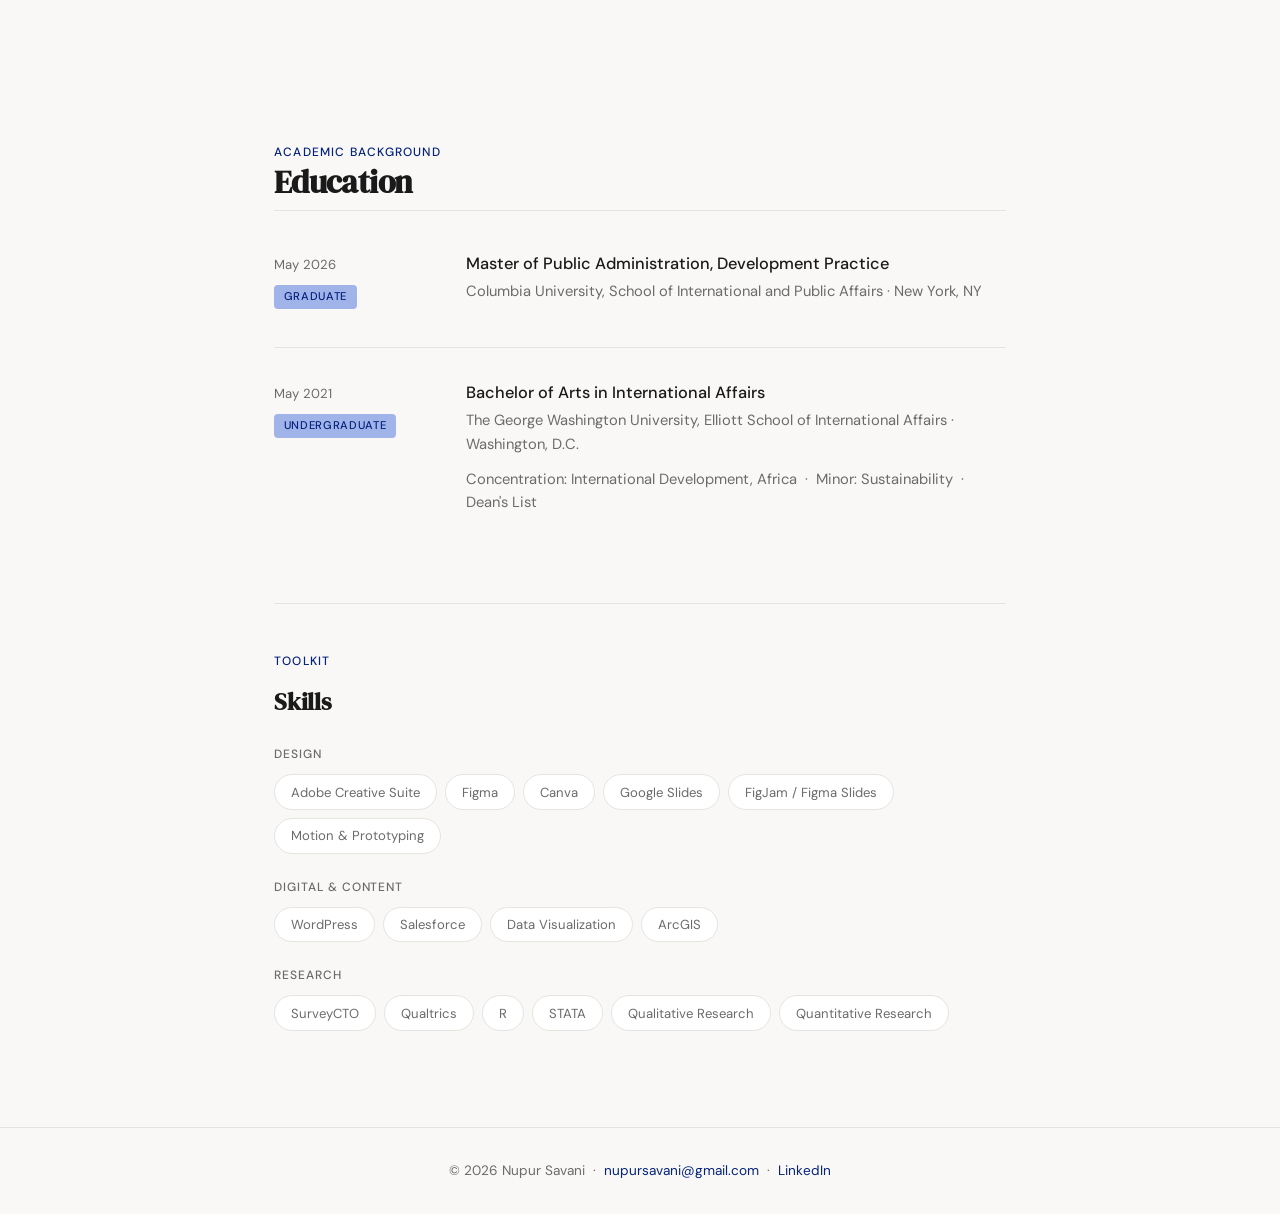
==== commit 4d589409: "updates" ====
--- a/about-me.html
+++ b/about-me.html
@@ -215,10 +215,10 @@
   <section class="hero">
     <div class="hero-text">
       <p class="eyebrow">Communications &amp; Visual Design Specialist</p>
-      <h1>Storytelling with<br/><em>strategy behind it.</em></h1>
+      <h1>Translating complexity into compelling stories that <br/><em>drive impact.</em></h1>
       <p class="hero-sub">I am passionate about advancing social impact through clear, compelling visual communication and storytelling. My work focuses on translating complex ideas and data into accessible narratives that inform, engage, and inspire action. I am particularly interested in using design and storytelling as tools to highlight pressing social and environmental challenges and to support more equitable, sustainable solutions.</p>
       <div class="hero-btns">
-        <a href="portfolio.html" class="btn-outline">View My Portfolio</a>
+        <a href="portfolio.html" class="btn-outline" id="view-portfolio">View My Portfolio</a>
         <a href="#experience" class="btn-outline" id="learn-more-btn">Learn More About Me</a>
       </div>
     </div>
--- a/style.css
+++ b/style.css
@@ -4,8 +4,8 @@
   --surface: #FFFFFF;
   --ink: #1A1A1A;
   --ink-muted: #6B6B6B;
-  --accent: #0a33ac;
-  --accent-light: #EEF2FD;
+  --accent: #05237d;
+  --accent-light: #a1b4e9;
   --border: #E5E4E1;
   --radius: 12px;
   --font-display: 'DM Serif Display', serif;
@@ -35,12 +35,12 @@
   align-items: center;
   gap: 0.5rem;
   padding: 1.25rem 5% 1rem;
-  background: #0a2e97;
+  background: #05237d;
   box-shadow: 0 4px 20px rgba(10, 46, 151, 0.35);
 }
 .nav-logo {
   font-family: var(--font-display);
-  font-size: 1.55rem;
+  font-size: 2.1rem;
   letter-spacing: -0.01em;
   color: #ffffff;
 }
